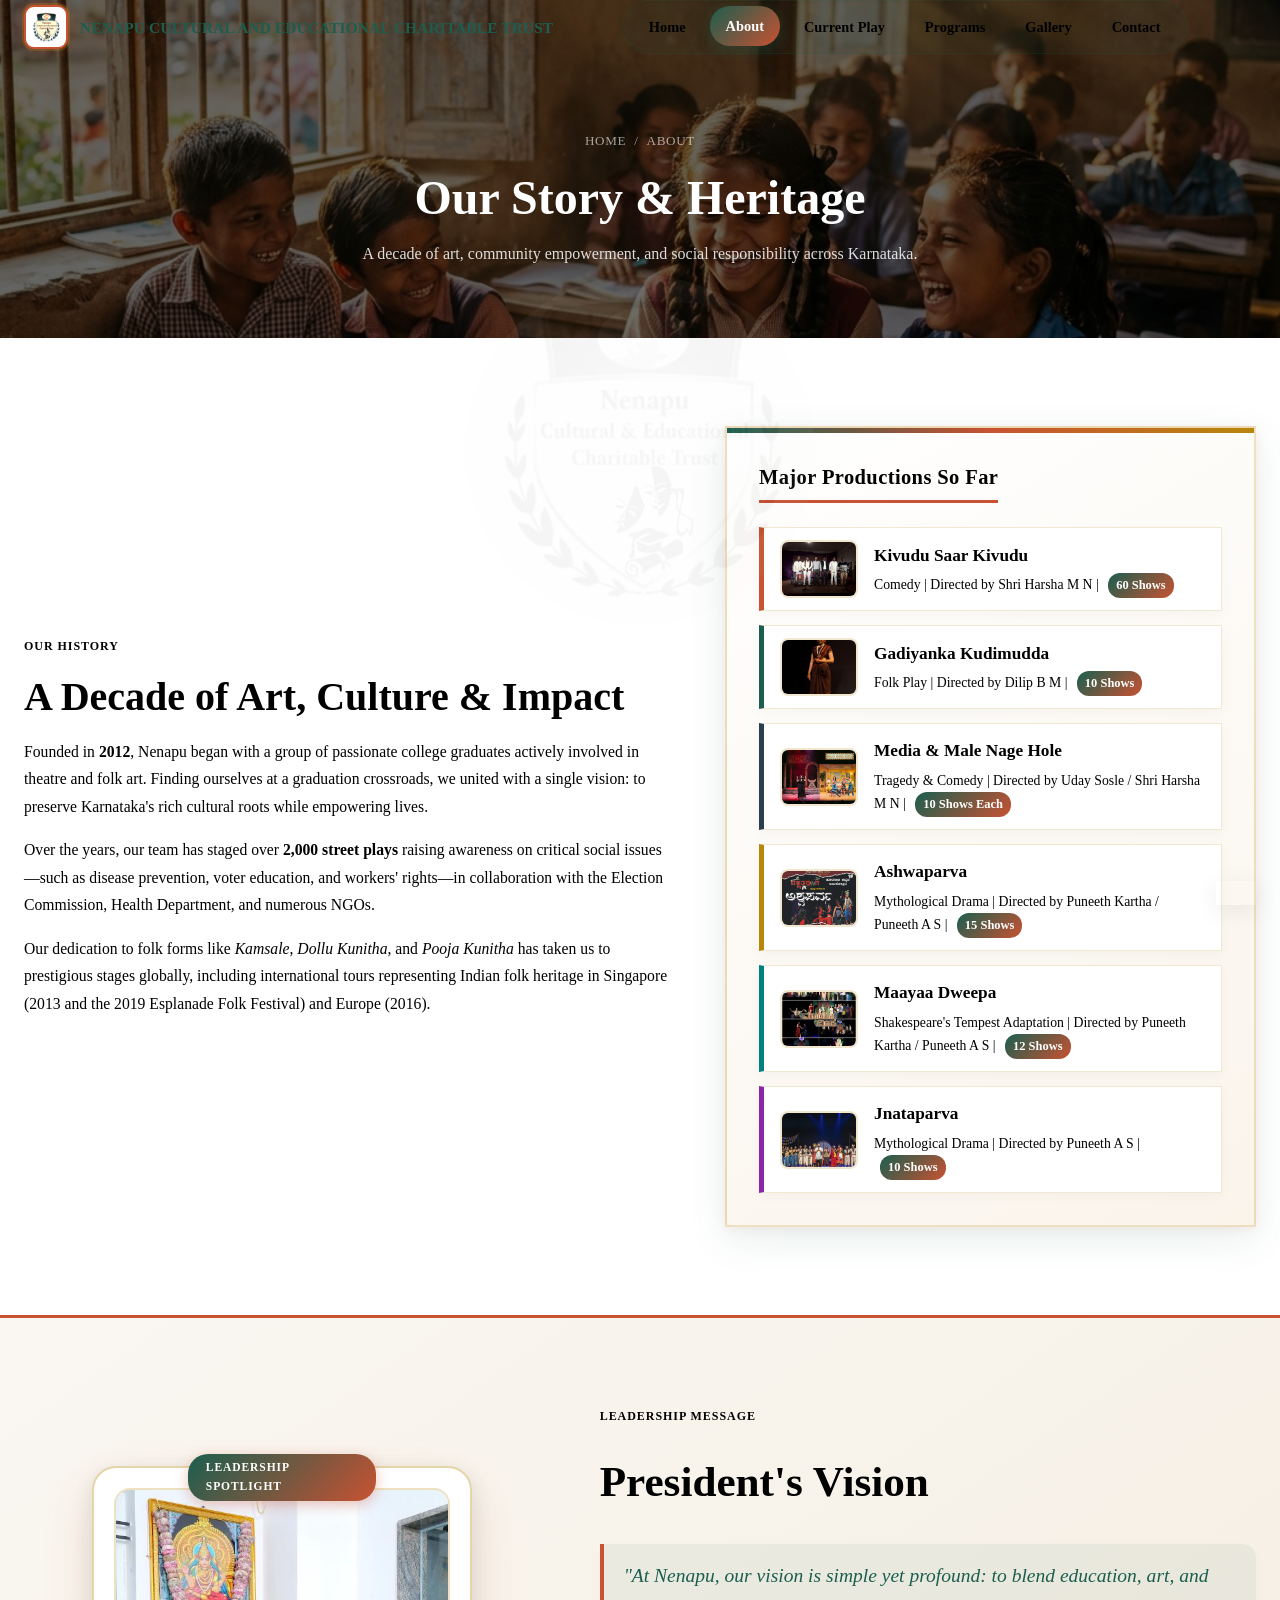
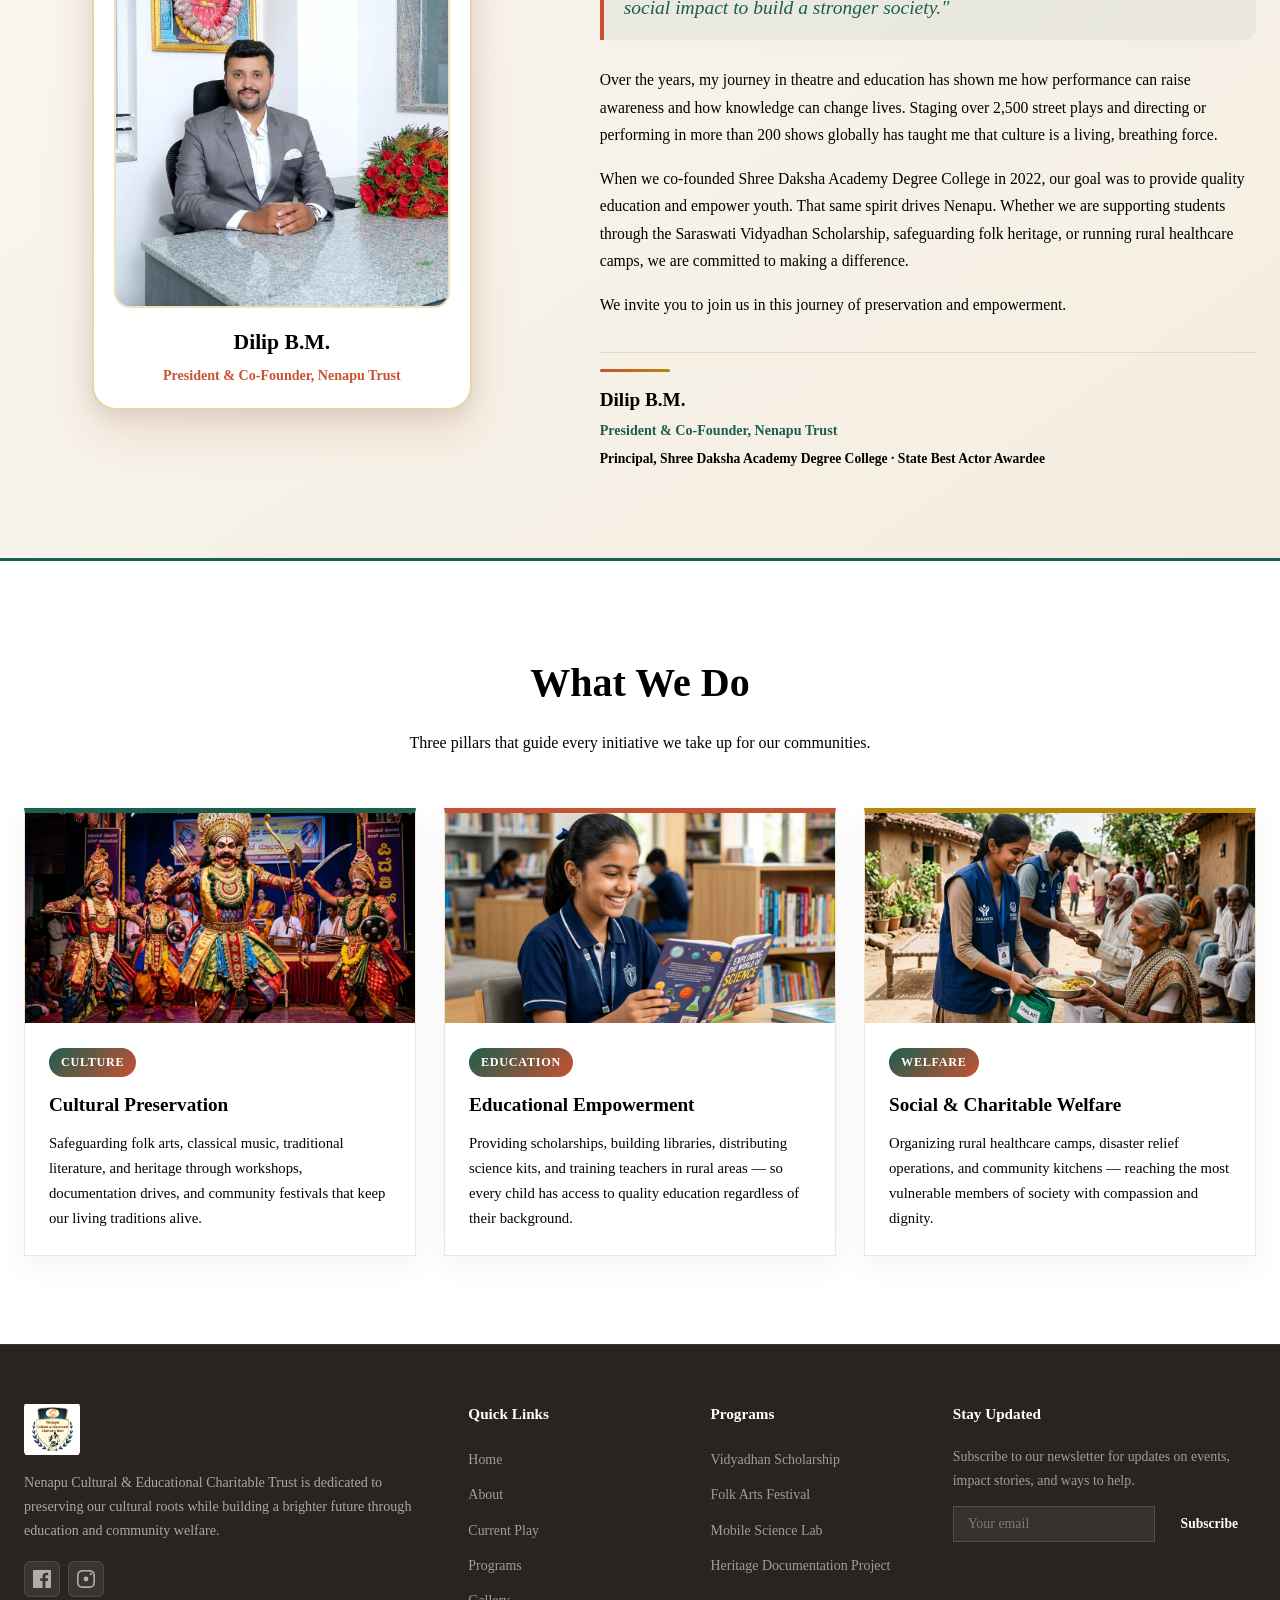
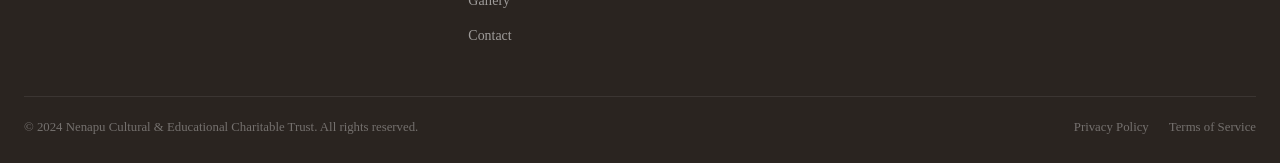
==== about.html @ d0e6c255 "Highlight brand logo ring, navigation tabs tracking, and President Dilip B.M. photo and vision spotl" ====
<!DOCTYPE html>
<html lang="en" data-theme="light">
<head>
  <meta charset="UTF-8" />
  <meta name="viewport" content="width=device-width, initial-scale=1.0" />
  <title>About Us — Nenapu Cultural &amp; Educational Charitable Trust</title>
  <meta name="description" content="Learn about the history of the Nenapu Trust, our major stage productions, and the cultural, educational, and welfare pillars that guide our work across Karnataka." />
  <link rel="stylesheet" href="styles.css" />
  <link rel="icon" href="88233827833.jpg" type="image/jpeg" />
</head>
<body>

  <!-- ========== PRELOADER ========== -->
  <div id="preloader" class="preloader">
    <div class="loader-content">
      <div class="logo-container">
        <img src="88233827833.jpg" alt="Nenapu Trust Logo" class="loader-logo" />
        <div class="loader-ring"></div>
      </div>
      <div class="loader-text">Nenapu Trust</div>
    </div>
  </div>

  <!-- ========== BACKGROUND WATERMARK ========== -->
  <div class="scroll-watermark">
    <img src="88233827833.jpg" alt="Nenapu Trust Watermark" />
  </div>

  <!-- ========== NAVIGATION ========== -->
  <nav class="navbar" id="navbar">
    <div class="container">
      <a href="index.html" class="nav-brand">
        <img src="88233827833.jpg" alt="Nenapu Trust Logo" class="logo-img" />
        <span>NENAPU CULTURAL AND EDUCATIONAL CHARITABLE TRUST</span>
      </a>

      <div class="nav-links" id="navLinks">
        <a href="index.html">Home</a>
        <a href="about.html">About</a>
        <a href="play.html">Current Play</a>
        <a href="programs.html">Programs</a>
        <a href="gallery.html">Gallery</a>
        <a href="contact.html">Contact</a>
      </div>

      <div class="nav-actions">
        <button class="hamburger" id="hamburger" aria-label="Menu">
          <span></span><span></span><span></span>
        </button>
      </div>
    </div>
  </nav>

  <!-- ========== PAGE HEADER ========== -->
  <section class="page-header">
    <div class="page-header-bg" style="background-image: url('assets/hero_bg.png');"></div>
    <div class="page-header-overlay"></div>
    <div class="page-header-content">
      <div class="page-header-breadcrumb">
        <a href="index.html">Home</a> / <span>About</span>
      </div>
      <h1>Our Story &amp; Heritage</h1>
      <p>A decade of art, community empowerment, and social responsibility across Karnataka.</p>
    </div>
  </section>

  <!-- ========== ABOUT & HISTORY ========== -->
  <section class="about-section section-padding" id="about">
    <div class="container">
      <div class="about-grid reveal">
        <div class="about-content">
          <div class="about-tag">Our History</div>
          <h2>A Decade of Art, Culture &amp; Impact</h2>
          <p>
            Founded in <strong>2012</strong>, Nenapu began with a group of passionate college graduates actively involved in theatre and folk art. Finding ourselves at a graduation crossroads, we united with a single vision: to preserve Karnataka's rich cultural roots while empowering lives.
          </p>
          <p>
            Over the years, our team has staged over <strong>2,000 street plays</strong> raising awareness on critical social issues—such as disease prevention, voter education, and workers' rights—in collaboration with the Election Commission, Health Department, and numerous NGOs.
          </p>
          <p>
            Our dedication to folk forms like <em>Kamsale</em>, <em>Dollu Kunitha</em>, and <em>Pooja Kunitha</em> has taken us to prestigious stages globally, including international tours representing Indian folk heritage in Singapore (2013 and the 2019 Esplanade Folk Festival) and Europe (2016).
          </p>
        </div>
        
        <div class="about-plays">
          <div class="plays-card">
            <h4>Major Productions So Far</h4>
            <ul class="plays-list">
              <li>
                <a href="play-kivudu.html" class="play-item-link">
                  <img src="kivdu%20sir%20kivdu/WhatsApp%20Image%202026-05-27%20at%2018.13.28.jpeg" alt="Kivudu Saar Kivudu" class="play-thumb" />
                  <div class="play-text">
                    <div class="play-name">Kivudu Saar Kivudu</div>
                    <div class="play-details">Comedy | Directed by Shri Harsha M N | <strong>60 Shows</strong></div>
                  </div>
                </a>
              </li>
              <li>
                <a href="play-gadiyanka.html" class="play-item-link">
                  <img src="gadiyanka%20kudi%20muda/WhatsApp%20Image%202026-05-27%20at%2018.07.40.jpeg" alt="Gadiyanka Kudimudda" class="play-thumb" />
                  <div class="play-text">
                    <div class="play-name">Gadiyanka Kudimudda</div>
                    <div class="play-details">Folk Play | Directed by Dilip B M | <strong>10 Shows</strong></div>
                  </div>
                </a>
              </li>
              <li>
                <a href="play-media.html" class="play-item-link">
                  <img src="image/media.png" alt="Media &amp; Male Nage Hole" class="play-thumb" />
                  <div class="play-text">
                    <div class="play-name">Media &amp; Male Nage Hole</div>
                    <div class="play-details">Tragedy &amp; Comedy | Directed by Uday Sosle / Shri Harsha M N | <strong>10 Shows Each</strong></div>
                  </div>
                </a>
              </li>
              <li>
                <a href="play-ashwaparva.html" class="play-item-link">
                  <img src="ASHWAPARVA/2.jpg" alt="Ashwaparva" class="play-thumb" />
                  <div class="play-text">
                    <div class="play-name">Ashwaparva</div>
                    <div class="play-details">Mythological Drama | Directed by Puneeth Kartha / Puneeth A S | <strong>15 Shows</strong></div>
                  </div>
                </a>
              </li>
              <li>
                <a href="play-maayaa.html" class="play-item-link">
                  <img src="mayadweepa/1.jfif" alt="Maayaa Dweepa" class="play-thumb" />
                  <div class="play-text">
                    <div class="play-name">Maayaa Dweepa</div>
                    <div class="play-details">Shakespeare's Tempest Adaptation | Directed by Puneeth Kartha / Puneeth A S | <strong>12 Shows</strong></div>
                  </div>
                </a>
              </li>
              <li>
                <a href="play-jnataparva.html" class="play-item-link">
                  <img src="jnathaparva/1.jpg" alt="Jnataparva" class="play-thumb" />
                  <div class="play-text">
                    <div class="play-name">Jnataparva</div>
                    <div class="play-details">Mythological Drama | Directed by Puneeth A S | <strong>10 Shows</strong></div>
                  </div>
                </a>
              </li>
            </ul>
          </div>
        </div>
      </div>
    </div>
  </section>

  <!-- ========== PRESIDENT'S NOTE ========== -->
  <section class="president-section section-padding" id="president-note">
    <div class="container">
      <div class="president-grid reveal">
        <div class="president-image-wrapper">
          <div class="president-image-card">
            <img src="President.jpg" alt="Dilip B.M." class="president-img" />
            <div class="president-caption">
              <h4>Dilip B.M.</h4>
              <p>President &amp; Co-Founder, Nenapu Trust</p>
            </div>
          </div>
        </div>
        <div class="president-content">
          <div class="about-tag">Leadership Message</div>
          <h2>President's Vision</h2>
          <div class="president-note-body">
            <p class="quote-intro">
              "At Nenapu, our vision is simple yet profound: to blend education, art, and social impact to build a stronger society."
            </p>
            <p>
              Over the years, my journey in theatre and education has shown me how performance can raise awareness and how knowledge can change lives. Staging over 2,500 street plays and directing or performing in more than 200 shows globally has taught me that culture is a living, breathing force.
            </p>
            <p>
              When we co-founded Shree Daksha Academy Degree College in 2022, our goal was to provide quality education and empower youth. That same spirit drives Nenapu. Whether we are supporting students through the Saraswati Vidyadhan Scholarship, safeguarding folk heritage, or running rural healthcare camps, we are committed to making a difference.
            </p>
            <p>
              We invite you to join us in this journey of preservation and empowerment.
            </p>
          </div>
          
          <div class="president-signature">
            <div class="signature-line"></div>
            <h5>Dilip B.M.</h5>
            <p>President &amp; Co-Founder, Nenapu Trust</p>
            <p style="font-size: 0.85rem; color: var(--text-muted); margin-top: 4px;">Principal, Shree Daksha Academy Degree College &middot; State Best Actor Awardee</p>
          </div>
        </div>
      </div>
    </div>
  </section>

  <!-- ========== CORE PILLARS ========== -->
  <section class="pillars-section section-padding" id="pillars">
    <div class="container">
      <div class="section-heading reveal">
        <h2>What We Do</h2>
        <p>Three pillars that guide every initiative we take up for our communities.</p>
      </div>
      <div class="pillars-grid">

        <!-- Pillar 1: Culture -->
        <div class="pillar-card reveal">
          <div class="pillar-card-img">
            <img src="assets/culture_project.png" alt="Cultural preservation activities" loading="lazy" />
          </div>
          <div class="pillar-card-body">
            <div class="pillar-tag">Culture</div>
            <h3>Cultural Preservation</h3>
            <p>Safeguarding folk arts, classical music, traditional literature, and heritage through workshops, documentation drives, and community festivals that keep our living traditions alive.</p>
          </div>
        </div>

        <!-- Pillar 2: Education -->
        <div class="pillar-card reveal">
          <div class="pillar-card-img">
            <img src="assets/education_project.png" alt="Educational empowerment programs" loading="lazy" />
          </div>
          <div class="pillar-card-body">
            <div class="pillar-tag">Education</div>
            <h3>Educational Empowerment</h3>
            <p>Providing scholarships, building libraries, distributing science kits, and training teachers in rural areas — so every child has access to quality education regardless of their background.</p>
          </div>
        </div>

        <!-- Pillar 3: Charity -->
        <div class="pillar-card reveal">
          <div class="pillar-card-img">
            <img src="assets/charity_project.png" alt="Charitable welfare initiatives" loading="lazy" />
          </div>
          <div class="pillar-card-body">
            <div class="pillar-tag">Welfare</div>
            <h3>Social &amp; Charitable Welfare</h3>
            <p>Organizing rural healthcare camps, disaster relief operations, and community kitchens — reaching the most vulnerable members of society with compassion and dignity.</p>
          </div>
        </div>

      </div>
    </div>
  </section>

  <!-- ========== FOOTER ========== -->
  <footer class="footer">
    <div class="container">
      <div class="footer-grid">
        <div class="footer-brand">
          <img src="88233827833.jpg" alt="Nenapu Trust Logo" class="footer-logo-img" />
          <p>Nenapu Cultural &amp; Educational Charitable Trust is dedicated to preserving our cultural roots while building a brighter future through education and community welfare.</p>
          <div class="social-links">
            <a href="https://www.facebook.com/Nenapucectrust" target="_blank" rel="noopener noreferrer" aria-label="Facebook">
              <svg width="18" height="18" viewBox="0 0 24 24" fill="currentColor"><path d="M22.675 0h-21.35c-.732 0-1.325.593-1.325 1.325v21.351c0 .731.593 1.324 1.325 1.324h11.495v-9.294h-3.128v-3.622h3.128v-2.671c0-3.1 1.893-4.788 4.659-4.788 1.325 0 2.463.099 2.795.143v3.24l-1.918.001c-1.504 0-1.795.715-1.795 1.763v2.313h3.587l-.467 3.622h-3.12v9.293h6.116c.73 0 1.323-.593 1.323-1.325v-21.35c0-.732-.593-1.325-1.325-1.325z"/></svg>
            </a>
            <a href="https://www.instagram.com/nenapucectrust/" target="_blank" rel="noopener noreferrer" aria-label="Instagram">
              <svg width="18" height="18" viewBox="0 0 24 24" fill="currentColor"><path d="M12 2.163c3.204 0 3.584.012 4.85.07 3.252.148 4.771 1.691 4.919 4.919.058 1.265.069 1.645.069 4.849 0 3.205-.012 3.584-.069 4.849-.149 3.225-1.664 4.771-4.919 4.919-1.266.058-1.644.07-4.85.07-3.204 0-3.584-.012-4.849-.07-3.26-.149-4.771-1.699-4.919-4.92-.058-1.265-.07-1.644-.07-4.849 0-3.204.013-3.583.07-4.849.149-3.227 1.664-4.771 4.919-4.919 1.266-.057 1.645-.069 4.849-.069zm0-2.163c-3.259 0-3.667.014-4.947.072-4.358.2-6.78 2.618-6.98 6.98-.059 1.281-.073 1.689-.073 4.948 0 3.259.014 3.668.072 4.948.2 4.358 2.618 6.78 6.98 6.98 1.281.058 1.689.072 4.948.072 3.259 0 3.668-.014 4.948-.072 4.354-.2 6.782-2.618 6.979-6.98.059-1.28.073-1.689.073-4.948 0-3.259-.014-3.667-.072-4.947-.196-4.354-2.617-6.78-6.979-6.98-1.281-.059-1.69-.073-4.949-.073z"/><circle cx="12" cy="12" r="3.2"/><circle cx="18.406" cy="5.594" r="1.44"/></svg>
            </a>
          </div>
        </div>

        <div class="footer-col">
          <h4>Quick Links</h4>
          <ul>
            <li><a href="index.html">Home</a></li>
            <li><a href="about.html">About</a></li>
            <li><a href="play.html">Current Play</a></li>
            <li><a href="programs.html">Programs</a></li>
            <li><a href="gallery.html">Gallery</a></li>
            <li><a href="contact.html">Contact</a></li>
          </ul>
        </div>

        <div class="footer-col">
          <h4>Programs</h4>
          <ul>
            <li><a href="programs.html">Vidyadhan Scholarship</a></li>
            <li><a href="programs.html">Folk Arts Festival</a></li>
            <li><a href="programs.html">Mobile Science Lab</a></li>
            <li><a href="programs.html">Heritage Documentation Project</a></li>
          </ul>
        </div>

        <div class="footer-col footer-newsletter">
          <h4>Stay Updated</h4>
          <p>Subscribe to our newsletter for updates on events, impact stories, and ways to help.</p>
          <form class="newsletter-form" id="newsletterForm">
            <input type="email" placeholder="Your email" required />
            <button type="submit">Subscribe</button>
          </form>
        </div>
      </div>

      <div class="footer-bottom">
        <p>&copy; 2024 Nenapu Cultural &amp; Educational Charitable Trust. All rights reserved.</p>
        <div class="footer-bottom-links">
          <a href="#">Privacy Policy</a>
          <a href="#">Terms of Service</a>
        </div>
      </div>
    </div>
  </footer>

  <!-- ========== TOAST (Newsletter notification) ========== -->
  <div class="toast" id="toast"></div>

  <script src="app.js"></script>
</body>
</html>
---- styles.css ----
/* ============================================
   Nenapu Cultural & Educational Charitable Trust
   Design System — styles.css
   ============================================ */

/* ---------- Google Fonts ---------- */
@import url('https://fonts.googleapis.com/css2?family=Source+Serif+4:ital,opsz,wght@0,8..60,300;0,8..60,400;0,8..60,600;0,8..60,700;1,8..60,400&family=DM+Sans:ital,opsz,wght@0,9..40,300;0,9..40,400;0,9..40,500;0,9..40,600;0,9..40,700;1,9..40,400&display=swap');

/* ---------- CSS Custom Properties ---------- *:root {
  /* Core palette — organic handcrafted cultural & earthy tones */
  --primary:        #1B5E4F;
  --primary-dark:   #124237;
  --primary-light:  #298571;
  --secondary:      #C85232;
  --secondary-dark: #A13D23;
  --secondary-light:#E06F4F;
  --accent:         #B8860B;
  --accent-warm:    #D4AF37;
  --accent-indigo:  #2B3E50;

  /* Organic warm neutral palette */
  --gray-50:  #FAF7F2;
  --gray-100: #F3ECE2;
  --gray-200: #E6DBCF;
  --gray-300: #D2C2B1;
  --gray-400: #A2907E;
  --gray-500: #746454;
  --gray-600: #524538;
  --gray-700: #382E25;
  --gray-800: #241D17;
  --gray-900: #16110D;

  /* Typography */
  --font-heading: 'Source Serif 4', Georgia, serif;
  --font-body:    'DM Sans', -apple-system, BlinkMacSystemFont, sans-serif;

  /* Sizing */
  --max-width: 1140px;
  --nav-height: 68px;
  --radius-sm: 8px;
  --radius-md: 14px;
  --radius-lg: 20px;

  /* Transitions */
  --ease-out: cubic-bezier(0.25, 0.46, 0.45, 0.94);
  --transition-fast: 0.2s var(--ease-out);
  --transition-med:  0.35s var(--ease-out);
  --transition-slow: 0.6s var(--ease-out);
}

/* ----- Light Theme ----- */
[data-theme="light"] {
  --bg-primary:      #FAF7F2;
  --bg-secondary:    #F4EDE2;
  --bg-tertiary:     #E8DEC8;
  --bg-card:         #FFFFFF;
  --text-primary:    #241D17;
  --text-secondary:  #524538;
  --border-color:    rgba(184, 134, 11, 0.16);
  --shadow-color:    rgba(36, 29, 23, 0.07);
  --nav-bg:          rgba(250, 247, 242, 0.95);
  --hero-overlay:    linear-gradient(180deg, rgba(22, 17, 13, 0.60) 0%, rgba(27, 94, 79, 0.45) 100%);
  --stat-bg:         #1B5E4F;
}

/* ---------- Reset & Base ---------- */
*,*::before,*::after { box-sizing: border-box; margin: 0; padding: 0; }
html { scroll-behavior: smooth; font-size: 16px; }
body {
  font-family: var(--font-body);
  background: var(--bg-primary);
  color: var(--text-primary);
  line-height: 1.7;
  overflow-x: hidden;
  -webkit-user-select: none;
  -moz-user-select: none;
  -ms-user-select: none;
  user-select: none;
}
a { color: var(--primary); text-decoration: none; transition: color var(--transition-fast); }
a:hover { color: var(--secondary); }
img { max-width: 100%; height: auto; display: block; -webkit-user-drag: none; user-drag: none; }
ul, ol { list-style: none; }
button { cursor: pointer; font-family: inherit; border: none; outline: none; }
input, textarea, select { font-family: inherit; outline: none; -webkit-user-select: text; -moz-user-select: text; -ms-user-select: text; user-select: text; }

/* ---------- Utility ---------- */
.container { max-width: var(--max-width); margin: 0 auto; padding: 0 24px; }
.section-padding { padding: 88px 0; }
.section-heading {
  text-align: center;
  margin-bottom: 52px;
}
.section-heading h2 {
  font-family: var(--font-heading);
  font-size: clamp(1.8rem, 3.5vw, 2.5rem);
  font-weight: 700;
  color: var(--text-primary);
  margin-bottom: 12px;
}
.section-heading p {
  color: var(--text-secondary);
  font-size: 1rem;
  max-width: 520px;
  margin: 0 auto;
}

/* ---------- Scroll Reveal ---------- */
.reveal {
  opacity: 0;
  transform: translateY(16px);
  transition: opacity 0.7s var(--ease-out), transform 0.7s var(--ease-out);
}
.reveal.visible {
  opacity: 1;
  transform: translateY(0);
}

/* ============================================
   NAVIGATION
   ============================================ */
.navbar {
  position: fixed;
  top: 0; left: 0; right: 0;
  height: var(--nav-height);
  background: var(--nav-bg);
  border-bottom: 1px solid var(--border-color);
  z-index: 1000;
  transition: box-shadow var(--transition-med);
}
.navbar.scrolled {
  box-shadow: 0 2px 16px rgba(0,0,0,0.06);
}
.navbar .container {
  display: flex;
  align-items: center;
  justify-content: space-between;
  height: 100%;
}
.nav-brand {
  display: flex;
  align-items: center;
  gap: 12px;
  text-decoration: none;
  transition: transform 0.25s ease;
}
.nav-brand:hover {
  transform: translateY(-1px);
}
.nav-brand .logo-img {
  width: 44px;
  height: 44px;
  object-fit: contain;
  border-radius: 10px;
  border: 2px solid #C85232;
  box-shadow: 0 0 12px rgba(200, 82, 50, 0.35), 0 0 0 2px rgba(184, 134, 11, 0.3);
  background: #FFFFFF;
  padding: 2px;
  transition: all 0.3s ease;
}
.nav-brand:hover .logo-img {
  box-shadow: 0 0 16px rgba(200, 82, 50, 0.55), 0 0 0 2.5px #B8860B;
  transform: scale(1.05);
}
.nav-brand span {
  font-family: var(--font-heading);
  font-size: 0.96rem;
  font-weight: 800;
  color: #1B5E4F;
  line-height: 1.25;
  letter-spacing: 0.01em;
  transition: color 0.25s ease;
}
.nav-brand:hover span {
  color: #C85232;
}
.nav-links {
  display: flex;
  align-items: center;
  gap: 8px;
  background: rgba(27, 94, 79, 0.08);
  padding: 6px 10px;
  border-radius: 30px;
  border: 1px solid rgba(27, 94, 79, 0.16);
  box-shadow: inset 0 1px 3px rgba(0, 0, 0, 0.04);
}
.nav-links a {
  color: var(--text-secondary);
  font-weight: 600;
  font-size: 0.9rem;
  padding: 8px 16px;
  border-radius: 20px;
  transition: all 0.28s cubic-bezier(0.25, 0.8, 0.25, 1);
  position: relative;
}
.nav-links a:hover {
  color: #C85232;
  background: rgba(200, 82, 50, 0.14);
  transform: translateY(-1px);
}
.nav-links a.active {
  color: #FFFFFF !important;
  background: linear-gradient(135deg, #1B5E4F 0%, #C85232 100%) !important;
  font-weight: 700;
  box-shadow: 0 4px 14px rgba(27, 94, 79, 0.35);
  transform: translateY(-1px);
}
.nav-actions {
  display: flex;
  align-items: center;
  gap: 12px;
}

/* Buttons */
.btn-primary {
  padding: 10px 24px;
  background: var(--primary);
  color: #fff;
  border-radius: var(--radius-sm);
  font-weight: 600;
  font-size: 0.9rem;
  transition: all var(--transition-fast);
  box-shadow: 0 2px 8px rgba(0,0,0,0.08);
  display: inline-flex;
  align-items: center;
  gap: 8px;
}
.btn-primary:hover {
  background: var(--primary-dark);
  box-shadow: 0 4px 14px rgba(0,0,0,0.12);
  color: #fff;
}
.btn-secondary {
  padding: 10px 24px;
  background: transparent;
  color: var(--text-primary);
  border: 1.5px solid var(--border-color);
  border-radius: var(--radius-sm);
  font-weight: 600;
  font-size: 0.9rem;
  transition: all var(--transition-fast);
  display: inline-flex;
  align-items: center;
  gap: 8px;
}
.btn-secondary:hover {
  border-color: var(--primary);
  color: var(--primary);
}

/* Mobile hamburger */
.hamburger {
  display: none;
  flex-direction: column;
  gap: 5px;
  background: none;
  padding: 8px;
}
.hamburger span {
  width: 22px; height: 2px;
  background: var(--text-primary);
  border-radius: 2px;
  transition: all var(--transition-fast);
}
.hamburger.open span:nth-child(1) { transform: rotate(45deg) translate(5px, 5px); }
.hamburger.open span:nth-child(2) { opacity: 0; }
.hamburger.open span:nth-child(3) { transform: rotate(-45deg) translate(5px, -5px); }

/* ============================================
   HERO
   ============================================ */
.hero {
  min-height: 100vh;
  display: flex;
  align-items: center;
  justify-content: center;
  position: relative;
  padding-top: var(--nav-height);
  overflow: hidden;
}
.hero-bg {
  position: absolute;
  inset: 0;
  background-size: cover;
  background-position: center;
  filter: brightness(0.6);
}
.hero-overlay {
  position: absolute;
  inset: 0;
  background: var(--hero-overlay);
}
.hero-content {
  position: relative;
  z-index: 2;
  text-align: center;
  max-width: 700px;
  padding: 40px 24px;
}
.hero-tagline {
  display: inline-block;
  padding: 6px 16px;
  background: rgba(255,255,255,0.12);
  border: 1px solid rgba(255,255,255,0.15);
  border-radius: 4px;
  color: rgba(255,255,255,0.85);
  font-size: 0.82rem;
  font-weight: 500;
  margin-bottom: 24px;
  letter-spacing: 0.03em;
}
.hero h1 {
  font-family: var(--font-heading);
  font-size: clamp(2.2rem, 5vw, 3.4rem);
  color: #fff;
  line-height: 1.2;
  margin-bottom: 20px;
  font-weight: 700;
}
.hero h1 .highlight {
  color: var(--secondary-light);
}
.hero p {
  color: rgba(255,255,255,0.82);
  font-size: 1.05rem;
  max-width: 560px;
  margin: 0 auto 32px;
  line-height: 1.75;
}
.hero-actions {
  display: flex;
  justify-content: center;
  gap: 14px;
  flex-wrap: wrap;
}
.hero .btn-primary {
  background: var(--secondary);
  color: #fff;
}
.hero .btn-primary:hover {
  background: var(--secondary-dark);
  color: #fff;
}
.hero .btn-secondary {
  border-color: rgba(255,255,255,0.3);
  color: #fff;
}
.hero .btn-secondary:hover {
  border-color: rgba(255,255,255,0.6);
  color: #fff;
}

/* Floating shapes — HIDDEN (removed AI pattern) */
.hero-shapes { display: none; }

/* ============================================
   IMPACT STATS
   ============================================ */
.stats-section {
  background: var(--stat-bg);
  padding: 60px 0;
  position: relative;
}
.stats-grid {
  display: grid;
  grid-template-columns: repeat(4, 1fr);
  gap: 24px;
}
.stat-item {
  text-align: center;
  padding: 20px 12px;
}
.stat-number {
  font-family: var(--font-heading);
  font-size: clamp(2rem, 3.5vw, 2.8rem);
  font-weight: 700;
  color: #fff;
  line-height: 1;
  margin-bottom: 8px;
}
.stat-number .suffix {
  font-size: 0.7em;
  color: rgba(255,255,255,0.6);
}
.stat-label {
  font-size: 0.88rem;
  color: rgba(255,255,255,0.7);
  font-weight: 400;
}

/* ============================================
   CORE PILLARS
   ============================================ */
.pillars-section {
  background: var(--bg-secondary);
}
.pillars-grid {
  display: grid;
  grid-template-columns: repeat(3, 1fr);
  gap: 28px;
}
.pillar-card {
  background: #FFFFFF;
  border: 1.5px solid rgba(184, 134, 11, 0.2);
  border-radius: var(--radius-lg);
  overflow: hidden;
  box-shadow: 0 10px 30px rgba(0, 0, 0, 0.05);
  transition: all 0.35s cubic-bezier(0.25, 0.8, 0.25, 1);
  position: relative;
}
.pillars-grid .pillar-card:nth-child(1) { border-top: 5px solid #1B5E4F; }
.pillars-grid .pillar-card:nth-child(2) { border-top: 5px solid #C85232; }
.pillars-grid .pillar-card:nth-child(3) { border-top: 5px solid #B8860B; }

.pillar-card:hover {
  transform: translateY(-8px);
  box-shadow: 0 20px 40px rgba(27, 94, 79, 0.16);
  border-color: #C85232;
}
.pillar-card-img {
  height: 210px;
  overflow: hidden;
}
.pillar-card-img img {
  width: 100%; height: 100%;
  object-fit: cover;
  transition: transform var(--transition-slow);
}
.pillar-card:hover .pillar-card-img img {
  transform: scale(1.06);
}
.pillar-card-body {
  padding: 24px;
}
.pillar-tag {
  display: inline-block;
  padding: 4px 12px;
  border-radius: 20px;
  font-size: 0.76rem;
  font-weight: 800;
  text-transform: uppercase;
  letter-spacing: 0.06em;
  color: #FFFFFF;
  background: linear-gradient(135deg, #1B5E4F 0%, #C85232 100%);
  margin-bottom: 12px;
}
.pillar-card-body h3 {
  font-family: var(--font-heading);
  font-size: 1.2rem;
  font-weight: 700;
  margin-bottom: 10px;
  color: var(--text-primary);
}
.pillar-card-body p {
  font-size: 0.92rem;
  color: var(--text-secondary);
  line-height: 1.7;
}

/* ============================================
   PROGRAMS / INITIATIVES
   ============================================ */
.programs-section {
  background: var(--bg-primary);
}
.programs-filter {
  display: flex;
  justify-content: center;
  gap: 8px;
  margin-bottom: 40px;
  flex-wrap: wrap;
}
.filter-btn {
  padding: 7px 18px;
  border-radius: 4px;
  background: var(--bg-tertiary);
  border: 1px solid var(--border-color);
  color: var(--text-secondary);
  font-weight: 500;
  font-size: 0.85rem;
  transition: all var(--transition-fast);
}
.filter-btn:hover,
.filter-btn.active {
  background: var(--primary);
  color: #fff;
  border-color: var(--primary);
}
.programs-grid {
  display: grid;
  grid-template-columns: repeat(3, 1fr);
  gap: 24px;
}
.program-card {
  background: var(--bg-card);
  border: 1px solid var(--border-color);
  border-radius: var(--radius-md);
  padding: 24px;
  transition: box-shadow var(--transition-med), transform var(--transition-med);
  position: relative;
}
.program-card::before {
  content: '';
  position: absolute;
  top: 0; left: 0;
  width: 3px; height: 100%;
  background: var(--primary);
  border-radius: 0 2px 2px 0;
  opacity: 0;
  transition: opacity var(--transition-fast);
}
.program-card:hover {
  transform: translateY(-2px);
  box-shadow: 0 6px 24px rgba(0,0,0,0.06);
}
.program-card:hover::before { opacity: 1; }
.program-card .tag {
  display: inline-block;
  padding: 3px 10px;
  border-radius: 3px;
  font-size: 0.72rem;
  font-weight: 600;
  text-transform: uppercase;
  letter-spacing: 0.05em;
  margin-bottom: 12px;
}
.tag-education { background: rgba(26,107,92,0.1); color: var(--primary); }
.tag-culture   { background: rgba(139,105,20,0.1); color: var(--accent); }
.tag-welfare   { background: rgba(198,93,62,0.1); color: var(--secondary); }
.program-card h3 {
  font-family: var(--font-heading);
  font-size: 1.1rem;
  font-weight: 600;
  margin-bottom: 8px;
  color: var(--text-primary);
}
.program-card p {
  font-size: 0.9rem;
  color: var(--text-secondary);
  margin-bottom: 16px;
  line-height: 1.65;
}
.program-card .learn-more {
  font-weight: 600;
  font-size: 0.85rem;
  color: var(--primary);
  display: inline-flex;
  align-items: center;
  gap: 4px;
  transition: gap var(--transition-fast);
}
.program-card:hover .learn-more { gap: 8px; }
.program-card.hidden {
  display: none;
}

/* ============================================
   SOCIAL BANNER STYLES
   ============================================ */
.social-banners-grid {
  display: grid;
  grid-template-columns: 1fr 1fr;
  gap: 20px;
  margin-bottom: 36px;
}

/* Instagram Profile Banner */
.ig-profile-banner {
  display: flex;
  align-items: center;
  justify-content: space-between;
  background: var(--bg-card);
  border: 1px solid var(--border-color);
  border-radius: var(--radius-lg);
  padding: 24px 28px;
  transition: box-shadow var(--transition-med);
  flex-wrap: wrap;
  gap: 16px;
}
.ig-profile-banner:hover {
  box-shadow: 0 6px 24px rgba(0,0,0,0.06);
}
.ig-profile-left {
  display: flex;
  align-items: center;
  gap: 16px;
}
.ig-avatar {
  width: 60px; height: 60px;
  border-radius: 50%;
  overflow: hidden;
  border: 2px solid var(--gray-200);
  padding: 2px;
  flex-shrink: 0;
}
.ig-avatar img {
  width: 100%; height: 100%;
  border-radius: 50%;
  object-fit: cover;
}
.ig-profile-info h3 {
  font-family: var(--font-body);
  font-size: 1.05rem;
  font-weight: 600;
  color: var(--text-primary);
  margin-bottom: 3px;
}
.ig-profile-info p {
  font-size: 0.85rem;
  color: var(--text-secondary);
  margin-bottom: 6px;
}
.ig-stats {
  display: flex;
  gap: 16px;
}
.ig-stats span {
  font-size: 0.82rem;
  color: var(--text-secondary);
}
.ig-stats strong {
  color: var(--text-primary);
  font-weight: 600;
}
.btn-ig-follow {
  display: inline-flex;
  align-items: center;
  gap: 6px;
  padding: 9px 20px;
  background: #E1306C;
  color: #fff !important;
  border-radius: var(--radius-sm);
  font-weight: 600;
  font-size: 0.88rem;
  transition: all var(--transition-fast);
  white-space: nowrap;
}
.btn-ig-follow:hover {
  background: #C13584;
  color: #fff !important;
}
.btn-ig-follow svg {
  flex-shrink: 0;
}

/* Facebook Profile Banner */
.fb-profile-banner {
  display: flex;
  align-items: center;
  justify-content: space-between;
  background: var(--bg-card);
  border: 1px solid var(--border-color);
  border-radius: var(--radius-lg);
  padding: 24px 28px;
  transition: box-shadow var(--transition-med);
  flex-wrap: wrap;
  gap: 16px;
}
.fb-profile-banner:hover {
  box-shadow: 0 6px 24px rgba(0,0,0,0.06);
}
.fb-avatar {
  width: 60px; height: 60px;
  border-radius: 50%;
  overflow: hidden;
  background: #1877F2;
  flex-shrink: 0;
  display: flex;
  align-items: center;
  justify-content: center;
  color: #fff;
}
.btn-fb-join {
  display: inline-flex;
  align-items: center;
  gap: 6px;
  padding: 9px 20px;
  background: #1877F2;
  color: #fff !important;
  border-radius: var(--radius-sm);
  font-weight: 600;
  font-size: 0.88rem;
  transition: all var(--transition-fast);
  white-space: nowrap;
}
.btn-fb-join:hover {
  background: #166FE5;
  color: #fff !important;
}
.btn-fb-join svg {
  flex-shrink: 0;
}

/* ============================================
   GALLERY
   ============================================ */
.gallery-section {
  background: var(--bg-secondary);
}
.gallery-grid {
  display: grid;
  grid-template-columns: repeat(5, 1fr);
  gap: 12px;
  justify-content: center;
  justify-items: center;
  margin: 0 auto;
  max-width: 1140px;
}
@media (max-width: 1024px) {
  .gallery-grid {
    grid-template-columns: repeat(4, 1fr);
  }
}
@media (max-width: 768px) {
  .gallery-grid {
    grid-template-columns: repeat(3, 1fr);
  }
}
@media (max-width: 480px) {
  .gallery-grid {
    grid-template-columns: repeat(2, 1fr);
  }
}

/* Home page gallery teaser (keep 3 columns max for layout balance) */
#gallery-teaser .gallery-grid {
  grid-template-columns: repeat(3, 1fr);
  max-width: 800px;
}
@media (max-width: 480px) {
  #gallery-teaser .gallery-grid {
    grid-template-columns: repeat(2, 1fr);
  }
}

.gallery-item {
  border-radius: var(--radius-md);
  overflow: hidden;
  position: relative;
  cursor: pointer;
  aspect-ratio: 4/3;
}
.gallery-item img {
  width: 100%; height: 100%;
  object-fit: cover;
  transition: transform var(--transition-slow);
}
.gallery-item:hover img { transform: scale(1.06); }
.gallery-item .gallery-overlay {
  position: absolute;
  inset: 0;
  background: linear-gradient(180deg, transparent 50%, rgba(0,0,0,0.5) 100%);
  display: flex;
  align-items: flex-end;
  padding: 14px;
  opacity: 0;
  transition: opacity var(--transition-fast);
}
.gallery-item:hover .gallery-overlay { opacity: 1; }
.gallery-overlay span {
  color: #fff;
  font-size: 0.85rem;
  font-weight: 500;
}

/* Instagram Embed Grid */
.ig-embed-grid {
  display: flex;
  justify-content: center;
  margin-bottom: 20px;
}
.ig-embed-item {
  width: 100%;
  max-width: 540px;
}
.ig-embed-item .instagram-media {
  margin: 0 auto !important;
}

/* Lightbox */
.lightbox {
  position: fixed;
  inset: 0;
  background: rgba(0,0,0,0.88);
  z-index: 2000;
  display: none;
  align-items: center;
  justify-content: center;
  opacity: 0;
  transition: opacity var(--transition-med);
}
.lightbox.open {
  display: flex;
  opacity: 1;
}
.lightbox img {
  max-width: 85vw;
  max-height: 85vh;
  border-radius: var(--radius-sm);
  box-shadow: 0 12px 48px rgba(0,0,0,0.4);
}
.lightbox-close {
  position: absolute;
  top: 20px; right: 20px;
  width: 44px; height: 44px;
  border-radius: 50%;
  background: rgba(255,255,255,0.1);
  color: #fff;
  display: flex; align-items: center; justify-content: center;
  transition: background var(--transition-fast);
}
.lightbox-close:hover {
  background: rgba(255,255,255,0.2);
}

/* ============================================
   CONTACT
   ============================================ */
.contact-section {
  background: var(--bg-primary);
}
.contact-wrapper {
  display: grid;
  grid-template-columns: 1fr 1fr;
  gap: 48px;
}
.contact-info {
  display: flex;
  flex-direction: column;
  gap: 24px;
}
.contact-info h3 {
  font-family: var(--font-heading);
  font-size: 1.4rem;
  font-weight: 700;
  color: var(--text-primary);
}
.contact-info > p {
  color: var(--text-secondary);
  line-height: 1.75;
}
.contact-detail {
  display: flex;
  gap: 14px;
  align-items: flex-start;
}
.contact-detail .icon {
  width: 40px; height: 40px;
  background: var(--bg-tertiary);
  border: 1px solid var(--border-color);
  border-radius: 8px;
  display: flex; align-items: center; justify-content: center;
  color: var(--primary);
  flex-shrink: 0;
}
.contact-detail .text strong {
  display: block;
  font-size: 0.88rem;
  color: var(--text-primary);
  margin-bottom: 2px;
}
.contact-detail .text span {
  font-size: 0.85rem;
  color: var(--text-secondary);
}

/* Contact form */
.contact-form {
  background: var(--bg-card);
  border: 1px solid var(--border-color);
  border-radius: var(--radius-lg);
  padding: 32px;
}
.form-group {
  margin-bottom: 18px;
}
.form-group label {
  display: block;
  font-size: 0.85rem;
  font-weight: 600;
  color: var(--text-secondary);
  margin-bottom: 6px;
}
.form-group input,
.form-group textarea,
.form-group select {
  width: 100%;
  padding: 10px 14px;
  border: 1.5px solid var(--border-color);
  border-radius: var(--radius-sm);
  background: var(--bg-primary);
  color: var(--text-primary);
  font-size: 0.92rem;
  transition: border-color var(--transition-fast);
}
.form-group input:focus,
.form-group textarea:focus,
.form-group select:focus {
  border-color: var(--primary);
}
.form-group textarea { resize: vertical; min-height: 110px; }
.form-group .error-msg {
  font-size: 0.78rem;
  color: #C0392B;
  margin-top: 5px;
  display: none;
}
.form-group.has-error input,
.form-group.has-error textarea {
  border-color: #C0392B;
}
.form-group.has-error .error-msg { display: block; }
.form-row {
  display: grid;
  grid-template-columns: 1fr 1fr;
  gap: 14px;
}

/* ============================================
   FOOTER
   ============================================ */
.footer {
  background: #2A2420;
  border-top: 1px solid rgba(255,255,255,0.08);
  padding: 56px 0 24px;
}
.footer-grid {
  display: grid;
  grid-template-columns: 2fr 1fr 1fr 1.5fr;
  gap: 40px;
  margin-bottom: 40px;
}
.footer-brand .footer-logo-img {
  width: 56px;
  height: 56px;
  object-fit: contain;
  border-radius: 6px;
  margin-bottom: 14px;
}
.footer-brand p {
  color: rgba(255,255,255,0.6);
  font-size: 0.88rem;
  line-height: 1.7;
  margin-bottom: 18px;
}
.social-links {
  display: flex;
  gap: 8px;
}
.social-links a {
  width: 36px; height: 36px;
  border-radius: 6px;
  background: rgba(255,255,255,0.08);
  border: 1px solid rgba(255,255,255,0.1);
  display: flex; align-items: center; justify-content: center;
  color: rgba(255,255,255,0.6);
  transition: all var(--transition-fast);
}
.social-links a:hover {
  background: var(--primary);
  color: #fff;
  border-color: var(--primary);
}
.footer-col h4 {
  font-family: var(--font-heading);
  font-size: 0.95rem;
  font-weight: 600;
  color: #fff;
  margin-bottom: 18px;
}
.footer-col ul li {
  margin-bottom: 8px;
}
.footer-col ul li a {
  color: rgba(255,255,255,0.55);
  font-size: 0.87rem;
  transition: color var(--transition-fast);
}
.footer-col ul li a:hover {
  color: var(--secondary-light);
}
.footer-newsletter p {
  color: rgba(255,255,255,0.55);
  font-size: 0.87rem;
  margin-bottom: 14px;
}
.newsletter-form {
  display: flex;
  gap: 8px;
}
.newsletter-form input {
  flex: 1;
  padding: 9px 14px;
  border: 1px solid rgba(255,255,255,0.15);
  border-radius: var(--radius-sm);
  background: rgba(255,255,255,0.06);
  color: #fff;
  font-size: 0.87rem;
  transition: border-color var(--transition-fast);
}
.newsletter-form input::placeholder {
  color: rgba(255,255,255,0.35);
}
.newsletter-form input:focus { border-color: var(--primary-light); }
.newsletter-form button {
  padding: 9px 18px;
  background: var(--primary);
  color: #fff;
  border-radius: var(--radius-sm);
  font-weight: 600;
  font-size: 0.85rem;
  transition: background var(--transition-fast);
}
.newsletter-form button:hover {
  background: var(--primary-light);
}
.footer-bottom {
  border-top: 1px solid rgba(255,255,255,0.08);
  padding-top: 20px;
  display: flex;
  justify-content: space-between;
  align-items: center;
  flex-wrap: wrap;
  gap: 12px;
}
.footer-bottom p {
  font-size: 0.8rem;
  color: rgba(255,255,255,0.35);
}
.footer-bottom-links {
  display: flex;
  gap: 20px;
}
.footer-bottom-links a {
  font-size: 0.8rem;
  color: rgba(255,255,255,0.35);
}
.footer-bottom-links a:hover { color: rgba(255,255,255,0.6); }

/* ============================================
   MODAL
   ============================================ */
.modal-overlay {
  position: fixed;
  inset: 0;
  background: rgba(0,0,0,0.5);
  z-index: 1500;
  display: none;
  align-items: center;
  justify-content: center;
  opacity: 0;
  transition: opacity var(--transition-med);
}
.modal-overlay.open {
  display: flex;
  opacity: 1;
}
.modal {
  background: var(--bg-card);
  border: 1px solid var(--border-color);
  border-radius: var(--radius-lg);
  padding: 36px;
  max-width: 520px;
  width: 90%;
  max-height: 85vh;
  overflow-y: auto;
  position: relative;
  transform: scale(0.95) translateY(10px);
  transition: transform var(--transition-med);
}
.modal-overlay.open .modal {
  transform: scale(1) translateY(0);
}
.modal-close {
  position: absolute;
  top: 14px; right: 14px;
  width: 34px; height: 34px;
  border-radius: 6px;
  background: var(--bg-tertiary);
  color: var(--text-secondary);
  display: flex; align-items: center; justify-content: center;
  transition: all var(--transition-fast);
}
.modal-close:hover {
  background: #C0392B;
  color: #fff;
}
.modal h3 {
  font-family: var(--font-heading);
  font-size: 1.3rem;
  font-weight: 700;
  margin-bottom: 14px;
  color: var(--text-primary);
}
.modal p {
  color: var(--text-secondary);
  line-height: 1.7;
  margin-bottom: 14px;
}

/* Toast notification */
.toast {
  position: fixed;
  bottom: 24px;
  right: 24px;
  padding: 12px 20px;
  background: var(--bg-card);
  border: 1px solid var(--border-color);
  border-radius: var(--radius-sm);
  box-shadow: 0 6px 24px rgba(0,0,0,0.08);
  font-size: 0.88rem;
  font-weight: 500;
  color: var(--text-primary);
  z-index: 3000;
  transform: translateY(120%);
  transition: transform var(--transition-med);
  display: flex;
  align-items: center;
  gap: 8px;
}
.toast.show { transform: translateY(0); }
.toast.success { border-left: 3px solid #27AE60; }
.toast.error { border-left: 3px solid #C0392B; }

/* ============================================
   ABOUT & HISTORY
   ============================================ */
.about-section {
  background: var(--bg-secondary);
}
.about-grid {
  display: grid;
  grid-template-columns: 1.1fr 0.9fr;
  gap: 52px;
  align-items: center;
}
.about-content {
  display: flex;
  flex-direction: column;
  gap: 16px;
}
.about-tag {
  font-size: 0.75rem;
  font-weight: 600;
  text-transform: uppercase;
  letter-spacing: 0.08em;
  color: var(--primary);
}
.about-content h2 {
  font-family: var(--font-heading);
  font-size: clamp(1.8rem, 3.5vw, 2.5rem);
  font-weight: 700;
  color: var(--text-primary);
  line-height: 1.25;
}
.about-content p {
  color: var(--text-secondary);
  font-size: 0.98rem;
  line-height: 1.75;
}
.plays-card {
  background: linear-gradient(150deg, #FFFFFF 0%, #FAF4EB 100%);
  border: 2px solid rgba(184, 134, 11, 0.25);
  border-radius: var(--radius-lg);
  padding: 32px;
  box-shadow: 0 12px 36px rgba(27, 94, 79, 0.10), 0 2px 10px rgba(200, 82, 50, 0.08);
  position: relative;
  overflow: hidden;
}
.plays-card::before {
  content: '';
  position: absolute;
  top: 0; left: 0; right: 0;
  height: 5px;
  background: linear-gradient(90deg, #1B5E4F 0%, #C85232 50%, #B8860B 100%);
}
.plays-card h4 {
  font-family: var(--font-heading);
  font-size: 1.28rem;
  font-weight: 700;
  color: var(--text-primary);
  margin-bottom: 24px;
  border-bottom: 3px solid #C85232;
  display: inline-block;
  padding-bottom: 6px;
  letter-spacing: 0.02em;
}
.plays-list {
  display: flex;
  flex-direction: column;
  gap: 14px;
}
.plays-list li {
  border-bottom: none;
  padding-bottom: 0;
}
.play-item-link {
  display: flex;
  align-items: center;
  gap: 16px;
  text-decoration: none;
  color: inherit;
  padding: 12px 16px;
  border-radius: var(--radius-md);
  background: #FFFFFF;
  border: 1.5px solid rgba(184, 134, 11, 0.18);
  transition: all 0.32s cubic-bezier(0.25, 0.8, 0.25, 1);
  box-shadow: 0 4px 12px rgba(0, 0, 0, 0.03);
  position: relative;
}

/* Individual play card eye-catching color accents */
.plays-list li:nth-child(1) .play-item-link { border-left: 5px solid #C85232; }
.plays-list li:nth-child(2) .play-item-link { border-left: 5px solid #1B5E4F; }
.plays-list li:nth-child(3) .play-item-link { border-left: 5px solid #2B3E50; }
.plays-list li:nth-child(4) .play-item-link { border-left: 5px solid #B8860B; }
.plays-list li:nth-child(5) .play-item-link { border-left: 5px solid #008080; }
.plays-list li:nth-child(6) .play-item-link { border-left: 5px solid #8E24AA; }

.play-item-link:hover {
  background: #FFFFFF;
  border-color: #C85232;
  transform: translateY(-3px) scale(1.015);
  box-shadow: 0 10px 28px rgba(200, 82, 50, 0.18);
}
.play-thumb {
  width: 78px;
  height: 58px;
  object-fit: cover;
  border-radius: 8px;
  border: 2px solid rgba(184, 134, 11, 0.2);
  flex-shrink: 0;
  transition: all 0.3s ease;
}
.play-item-link:hover .play-thumb {
  border-color: #C85232;
  transform: scale(1.08);
}
.play-text {
  flex: 1;
}
.play-name {
  font-size: 1.08rem;
  font-weight: 700;
  color: var(--text-primary);
}
.play-details {
  font-size: 0.86rem;
  color: var(--text-secondary);
  margin-top: 3px;
}
.play-details strong {
  display: inline-block;
  background: linear-gradient(135deg, #1B5E4F 0%, #C85232 100%);
  color: #FFFFFF;
  padding: 2px 8px;
  border-radius: 12px;
  font-size: 0.78rem;
  font-weight: 700;
  margin-left: 6px;
}

/* ============================================
   CURRENT PRODUCTION
   ============================================ */
.current-production-section {
  background: var(--bg-primary);
}
.production-wrapper {
  display: grid;
  grid-template-columns: 1.2fr 0.8fr;
  gap: 48px;
  align-items: start;
}
.production-info {
  display: flex;
  flex-direction: column;
  gap: 16px;
}
.production-badge {
  display: inline-block;
  align-self: flex-start;
  padding: 4px 12px;
  background: rgba(198,93,62,0.1);
  color: var(--secondary);
  border-radius: 4px;
  font-size: 0.75rem;
  font-weight: 600;
  text-transform: uppercase;
  letter-spacing: 0.05em;
}
.production-info h3 {
  font-family: var(--font-heading);
  font-size: clamp(1.8rem, 3.5vw, 2.4rem);
  font-weight: 700;
  color: var(--text-primary);
}
.play-meta {
  font-size: 0.9rem;
  color: var(--text-secondary);
  border-bottom: 1.5px solid var(--border-color);
  padding-bottom: 12px;
  margin-bottom: 8px;
}
.play-description {
  color: var(--text-secondary);
  font-size: 0.98rem;
  line-height: 1.75;
}
.crew-stats {
  display: grid;
  grid-template-columns: repeat(4, 1fr);
  gap: 16px;
  margin-top: 16px;
}
.crew-stat-item {
  background: var(--bg-secondary);
  border: 1px solid var(--border-color);
  border-radius: var(--radius-md);
  padding: 14px 10px;
  text-align: center;
}
.crew-stat-item .count {
  display: block;
  font-family: var(--font-heading);
  font-size: 1.5rem;
  font-weight: 700;
  color: var(--primary);
  line-height: 1.2;
}
.crew-stat-item .label {
  display: block;
  font-size: 0.72rem;
  color: var(--text-secondary);
  font-weight: 500;
  margin-top: 4px;
}
.director-spotlight {
  background: var(--bg-secondary);
  border: 1px solid var(--border-color);
  border-radius: var(--radius-lg);
  padding: 28px;
}
.director-card h4 {
  font-family: var(--font-heading);
  font-size: 1.15rem;
  font-weight: 700;
  color: var(--text-primary);
  margin-bottom: 20px;
  border-bottom: 2px solid var(--primary);
  display: inline-block;
  padding-bottom: 4px;
}
.director-header {
  display: flex;
  align-items: center;
  gap: 16px;
  margin-bottom: 16px;
}
.director-avatar {
  width: 52px; height: 52px;
  border-radius: 50%;
  object-fit: cover;
  flex-shrink: 0;
  border: 1.5px solid var(--primary);
}
.director-info h5 {
  font-size: 1.05rem;
  font-weight: 600;
  color: var(--text-primary);
}
.director-info p {
  font-size: 0.82rem;
  color: var(--text-secondary);
}
.director-bio {
  font-size: 0.88rem;
  color: var(--text-secondary);
  line-height: 1.65;
}

@media (max-width: 1024px) {
  .about-grid {
    grid-template-columns: 1fr;
    gap: 40px;
  }
}
@media (max-width: 768px) {
  .production-wrapper {
    grid-template-columns: 1fr;
    gap: 32px;
  }
  .crew-stats {
    grid-template-columns: repeat(2, 1fr);
  }
}

/* ============================================
   RESPONSIVE
   ============================================ */
@media (max-width: 1024px) {
  .pillars-grid { grid-template-columns: 1fr; max-width: 480px; margin: 0 auto; }
  .programs-grid { grid-template-columns: repeat(2, 1fr); }
  .footer-grid { grid-template-columns: 1fr 1fr; }
  .gallery-grid { grid-template-columns: repeat(3, 1fr); }
}
@media (max-width: 768px) {
  .nav-brand span {
    font-size: 0.8rem;
    line-height: 1.2;
    max-width: 260px;
  }
  .nav-links {
    display: none;
    position: fixed;
    top: var(--nav-height);
    left: 0; right: 0;
    background: #FAF7F2;
    flex-direction: column;
    padding: 24px;
    gap: 10px;
    border-radius: 0 0 20px 20px;
    border-bottom: 3px solid #C85232;
    box-shadow: 0 16px 36px rgba(0, 0, 0, 0.12);
  }
  .nav-links.open { display: flex; }
  .hamburger { display: flex; }
  .stats-grid { grid-template-columns: repeat(2, 1fr); gap: 16px; }
  .programs-grid { grid-template-columns: 1fr; }
  .contact-wrapper { grid-template-columns: 1fr; }
  .footer-grid { grid-template-columns: 1fr; }
  .gallery-grid { grid-template-columns: repeat(2, 1fr); }
  .form-row { grid-template-columns: 1fr; }
  .hero h1 { font-size: clamp(1.8rem, 6vw, 2.6rem); }
  .section-padding { padding: 64px 0; }
  .social-banners-grid { grid-template-columns: 1fr; }
  .ig-profile-banner, .fb-profile-banner { flex-direction: column; text-align: center; }
  .ig-profile-left { flex-direction: column; }
  .ig-stats { justify-content: center; }
  .btn-ig-follow, .btn-fb-join { align-self: center; }
}
@media (max-width: 480px) {
  .stats-grid { grid-template-columns: 1fr 1fr; gap: 10px; }
  .hero-actions { flex-direction: column; align-items: center; }
  .gallery-grid { grid-template-columns: 1fr 1fr; }
  .footer-bottom { flex-direction: column; text-align: center; }
}

/* ============================================
   SUBPAGE HEADER (Added for Multi-Page layout)
   ============================================ */
.page-header {
  position: relative;
  padding: 130px 0 70px;
  background-color: var(--primary);
  text-align: center;
  color: #fff;
  overflow: hidden;
}
.page-header-bg {
  position: absolute;
  inset: 0;
  background-size: cover;
  background-position: center;
  filter: brightness(0.4);
  z-index: 0;
}
.page-header-overlay {
  position: absolute;
  inset: 0;
  background: var(--hero-overlay);
  z-index: 1;
}
.page-header-content {
  position: relative;
  z-index: 2;
  max-width: 800px;
  margin: 0 auto;
  padding: 0 24px;
}
.page-header h1 {
  font-family: var(--font-heading);
  font-size: clamp(2rem, 4.5vw, 3rem);
  font-weight: 700;
  color: #fff;
  line-height: 1.25;
  margin-bottom: 12px;
}
.page-header p {
  font-size: 1rem;
  color: rgba(255, 255, 255, 0.85);
  max-width: 580px;
  margin: 0 auto;
}
.page-header-breadcrumb {
  display: flex;
  justify-content: center;
  gap: 8px;
  margin-bottom: 16px;
  font-size: 0.82rem;
  font-weight: 500;
  text-transform: uppercase;
  letter-spacing: 0.05em;
  color: rgba(255, 255, 255, 0.6);
}
.page-header-breadcrumb a {
  color: rgba(255, 255, 255, 0.6);
  transition: color var(--transition-fast);
}
.page-header-breadcrumb a:hover {
  color: #fff;
}
.page-header-breadcrumb span {
  color: var(--secondary-light);
}

/* ============================================
   PRELOADER & PAGE TRANSITIONS
   ============================================ */
.preloader {
  position: fixed;
  inset: 0;
  background: #FFFDF9; /* Warm theme background */
  z-index: 99999;
  display: flex;
  align-items: center;
  justify-content: center;
  opacity: 1;
  visibility: visible;
  transition: opacity 0.4s ease, visibility 0.4s ease;
}
.preloader.fade-out {
  opacity: 0;
  visibility: hidden;
}
.loader-content {
  text-align: center;
  display: flex;
  flex-direction: column;
  align-items: center;
  gap: 20px;
}
.logo-container {
  position: relative;
  width: 100px;
  height: 100px;
  display: flex;
  align-items: center;
  justify-content: center;
}
.loader-logo {
  width: 60px;
  height: 60px;
  object-fit: contain;
  border-radius: 8px;
  animation: pulse-logo 2s infinite ease-in-out;
  z-index: 2;
}
.loader-ring {
  position: absolute;
  inset: 0;
  border: 3px solid transparent;
  border-top-color: var(--primary);
  border-bottom-color: var(--secondary);
  border-radius: 50%;
  animation: spin-ring 1.5s infinite linear;
  z-index: 1;
}
.loader-ring::before {
  content: '';
  position: absolute;
  inset: 5px;
  border: 3px solid transparent;
  border-left-color: var(--accent);
  border-right-color: var(--primary-light);
  border-radius: 50%;
  animation: spin-ring-reverse 2s infinite linear;
}
.loader-text {
  font-family: var(--font-heading);
  font-size: 1.25rem;
  font-weight: 700;
  color: var(--text-primary);
  letter-spacing: 0.05em;
  opacity: 0;
  transform: translateY(10px);
  animation: fade-up-text 0.8s forwards 0.2s ease-out;
}

@keyframes spin-ring {
  0% { transform: rotate(0deg); }
  100% { transform: rotate(360deg); }
}
@keyframes spin-ring-reverse {
  0% { transform: rotate(360deg); }
  100% { transform: rotate(0deg); }
}
@keyframes pulse-logo {
  0%, 100% { transform: scale(0.9); box-shadow: 0 0 0 rgba(26,107,92,0); }
  50% { transform: scale(1.05); box-shadow: 0 8px 24px rgba(26,107,92,0.15); }
}
@keyframes fade-up-text {
  to {
    opacity: 1;
    transform: translateY(0);
  }
}

/* ============================================
   BACKGROUND SCROLLING WATERMARK WITH MORPH
   ============================================ */
.scroll-watermark {
  position: fixed;
  top: 50%;
  left: 50%;
  /* Start centered, scaled down and styled matching the loader logo */
  transform: translate(-50%, -50%) scale(0.17);
  width: min(350px, 75vw);
  height: min(350px, 75vw);
  opacity: 0;
  z-index: 10; /* Set higher to sit on top of positioned section backgrounds, below headers and popups */
  pointer-events: none;
  border-radius: 8px; /* Matches the rounded square shape of the loader logo */
  overflow: hidden;
  transition: 
    transform 1.6s cubic-bezier(0.16, 1, 0.3, 1),
    opacity 1.6s cubic-bezier(0.16, 1, 0.3, 1),
    border-radius 1.6s cubic-bezier(0.16, 1, 0.3, 1),
    filter 1.6s cubic-bezier(0.16, 1, 0.3, 1);
  filter: grayscale(0) brightness(1);
}
.scroll-watermark img {
  width: 100%;
  height: 100%;
  object-fit: cover;
}
/* When page loads (preloader fades out), morph into the watermark state */
body.loaded .scroll-watermark {
  transform: translate(-50%, -50%) scale(1);
  opacity: 0.05; /* Fades into a subtle watermark background stamp (5% opacity) */
  border-radius: 50%; /* Morphs from a rounded square to a circle */
  filter: grayscale(1) contrast(0.85); /* Converts to grayscale watermark style */
}

/* ============================================
   PRESIDENT'S NOTE SECTION
   ============================================ */
.president-section {
  background: linear-gradient(145deg, #FAF7F2 0%, #F4EDE0 100%);
  border-top: 3px solid #C85232;
  border-bottom: 3px solid #1B5E4F;
  position: relative;
  z-index: 20;
  overflow: hidden;
}
.president-grid {
  display: grid;
  grid-template-columns: 0.88fr 1.12fr;
  gap: 60px;
  align-items: center;
}
.president-image-wrapper {
  display: flex;
  justify-content: center;
}
.president-image-card {
  background: #FFFFFF;
  border: 2.5px solid rgba(184, 134, 11, 0.35);
  border-radius: 24px;
  padding: 20px;
  box-shadow: 0 20px 50px rgba(200, 82, 50, 0.16), 0 6px 20px rgba(27, 94, 79, 0.12);
  max-width: 380px;
  width: 100%;
  position: relative;
  transition: all 0.35s cubic-bezier(0.25, 0.8, 0.25, 1);
}
.president-image-card::before {
  content: 'LEADERSHIP SPOTLIGHT';
  position: absolute;
  top: -14px; left: 50%;
  transform: translateX(-50%);
  background: linear-gradient(135deg, #1B5E4F 0%, #C85232 100%);
  color: #FFFFFF;
  font-size: 0.72rem;
  font-weight: 800;
  padding: 4px 18px;
  border-radius: 20px;
  text-transform: uppercase;
  letter-spacing: 0.08em;
  box-shadow: 0 4px 14px rgba(200, 82, 50, 0.35);
}
.president-image-card:hover {
  transform: translateY(-8px);
  box-shadow: 0 26px 60px rgba(200, 82, 50, 0.25);
  border-color: #C85232;
}
.president-img {
  width: 100%;
  aspect-ratio: 4/5;
  object-fit: cover;
  border-radius: 16px;
  margin-bottom: 16px;
  border: 2px solid rgba(184, 134, 11, 0.25);
  box-shadow: inset 0 0 20px rgba(0,0,0,0.1);
  transition: transform 0.4s ease;
}
.president-image-card:hover .president-img {
  transform: scale(1.02);
}
.president-caption {
  text-align: center;
}
.president-caption h4 {
  font-family: var(--font-heading);
  font-size: 1.35rem;
  font-weight: 800;
  color: var(--text-primary);
  margin-bottom: 4px;
}
.president-caption p {
  font-size: 0.88rem;
  color: #C85232;
  font-weight: 700;
}
.president-content {
  display: flex;
  flex-direction: column;
  gap: 18px;
}
.president-content h2 {
  font-family: var(--font-heading);
  font-size: clamp(2rem, 3.8vw, 2.7rem);
  font-weight: 800;
  color: var(--text-primary);
  margin-bottom: 8px;
  position: relative;
}
.president-note-body {
  display: flex;
  flex-direction: column;
  gap: 16px;
}
.president-note-body p {
  font-size: 0.98rem;
  color: var(--text-secondary);
  line-height: 1.75;
}
.president-note-body .quote-intro {
  font-family: var(--font-heading);
  font-size: 1.22rem;
  font-style: italic;
  color: #1B5E4F;
  line-height: 1.65;
  background: rgba(27, 94, 79, 0.06);
  border-left: 4px solid #C85232;
  padding: 16px 20px;
  border-radius: 0 14px 14px 0;
  margin-bottom: 10px;
  box-shadow: 0 4px 16px rgba(0, 0, 0, 0.02);
}
.president-signature {
  margin-top: 16px;
  padding-top: 16px;
  border-top: 1.5px solid rgba(184, 134, 11, 0.2);
}
.president-signature .signature-line {
  width: 70px;
  height: 3px;
  background: linear-gradient(90deg, #C85232, #B8860B);
  margin-bottom: 12px;
  border-radius: 2px;
}
.president-signature h5 {
  font-family: var(--font-heading);
  font-size: 1.2rem;
  font-weight: 800;
  color: var(--text-primary);
  margin-bottom: 2px;
}
.president-signature p {
  font-size: 0.88rem;
  color: #1B5E4F;
  font-weight: 600;
}

@media (max-width: 1024px) {
  .president-grid {
    grid-template-columns: 1fr;
    gap: 40px;
  }
  .president-image-wrapper {
    order: 2;
  }
}
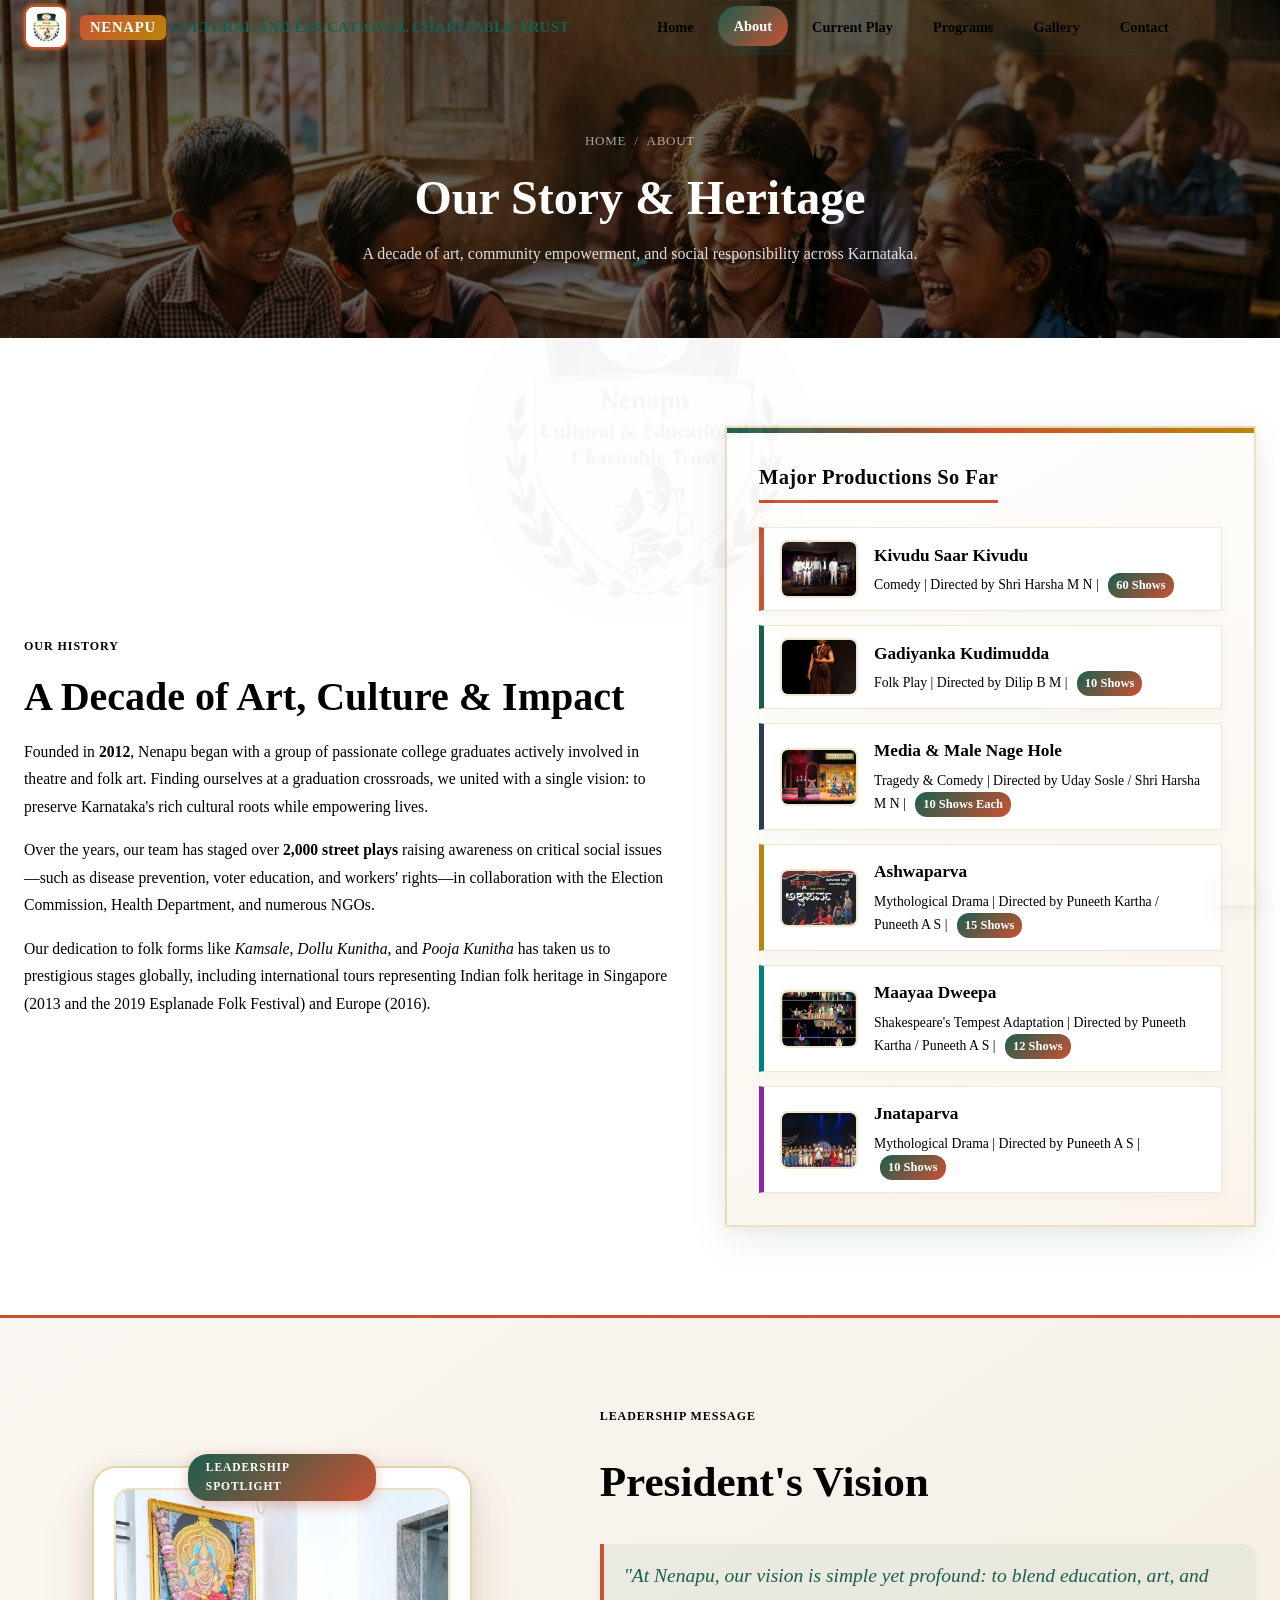
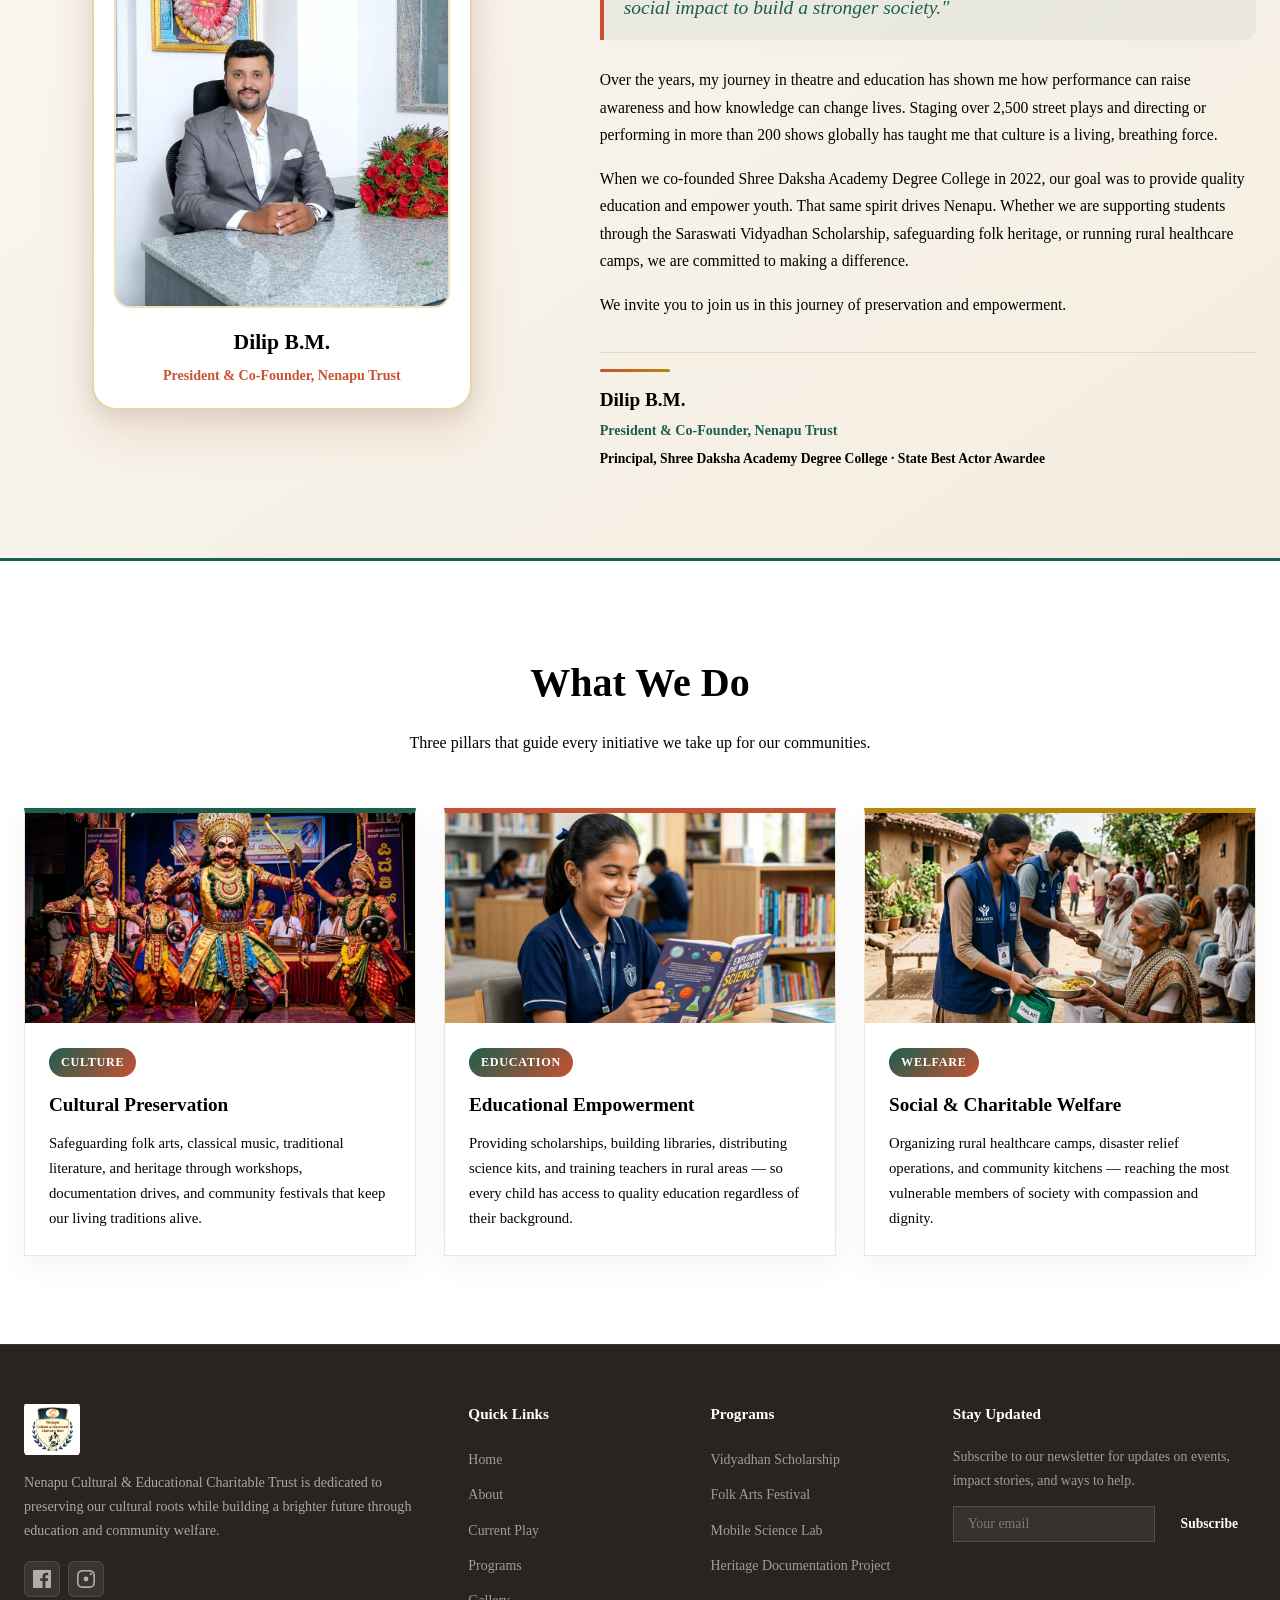
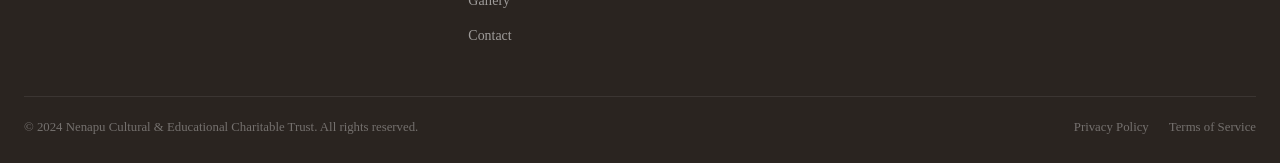
==== commit 12a27656: "Highlight brand name with signature gradient badge NENAPU CULTURAL AND EDUCATIONAL CHARITABLE TRUST " ====
--- a/about.html
+++ b/about.html
@@ -31,7 +31,7 @@
     <div class="container">
       <a href="index.html" class="nav-brand">
         <img src="88233827833.jpg" alt="Nenapu Trust Logo" class="logo-img" />
-        <span>NENAPU CULTURAL AND EDUCATIONAL CHARITABLE TRUST</span>
+        <span class="brand-title"><strong class="brand-highlight">NENAPU</strong> CULTURAL AND EDUCATIONAL CHARITABLE TRUST</span>
       </a>
 
       <div class="nav-links" id="navLinks">
--- a/styles.css
+++ b/styles.css
@@ -162,16 +162,38 @@
   box-shadow: 0 0 16px rgba(200, 82, 50, 0.55), 0 0 0 2.5px #B8860B;
   transform: scale(1.05);
 }
-.nav-brand span {
-  font-family: var(--font-heading);
-  font-size: 0.96rem;
+.nav-brand span,
+.brand-title {
+  font-family: var(--font-heading);
+  font-size: 0.95rem;
   font-weight: 800;
   color: #1B5E4F;
-  line-height: 1.25;
+  line-height: 1.3;
   letter-spacing: 0.01em;
-  transition: color 0.25s ease;
-}
-.nav-brand:hover span {
+  transition: all 0.3s ease;
+  display: flex;
+  align-items: center;
+  flex-wrap: wrap;
+  gap: 4px;
+}
+.brand-highlight {
+  color: #FFFFFF !important;
+  background: linear-gradient(135deg, #C85232 0%, #B8860B 100%) !important;
+  padding: 3px 10px;
+  border-radius: 6px;
+  font-size: 0.92rem;
+  font-weight: 900;
+  letter-spacing: 0.05em;
+  box-shadow: 0 4px 12px rgba(200, 82, 50, 0.35);
+  display: inline-block;
+  transition: transform 0.3s ease, box-shadow 0.3s ease;
+}
+.nav-brand:hover .brand-highlight {
+  transform: scale(1.06);
+  box-shadow: 0 6px 16px rgba(200, 82, 50, 0.5);
+}
+.nav-brand:hover span,
+.nav-brand:hover .brand-title {
   color: #C85232;
 }
 .nav-links {
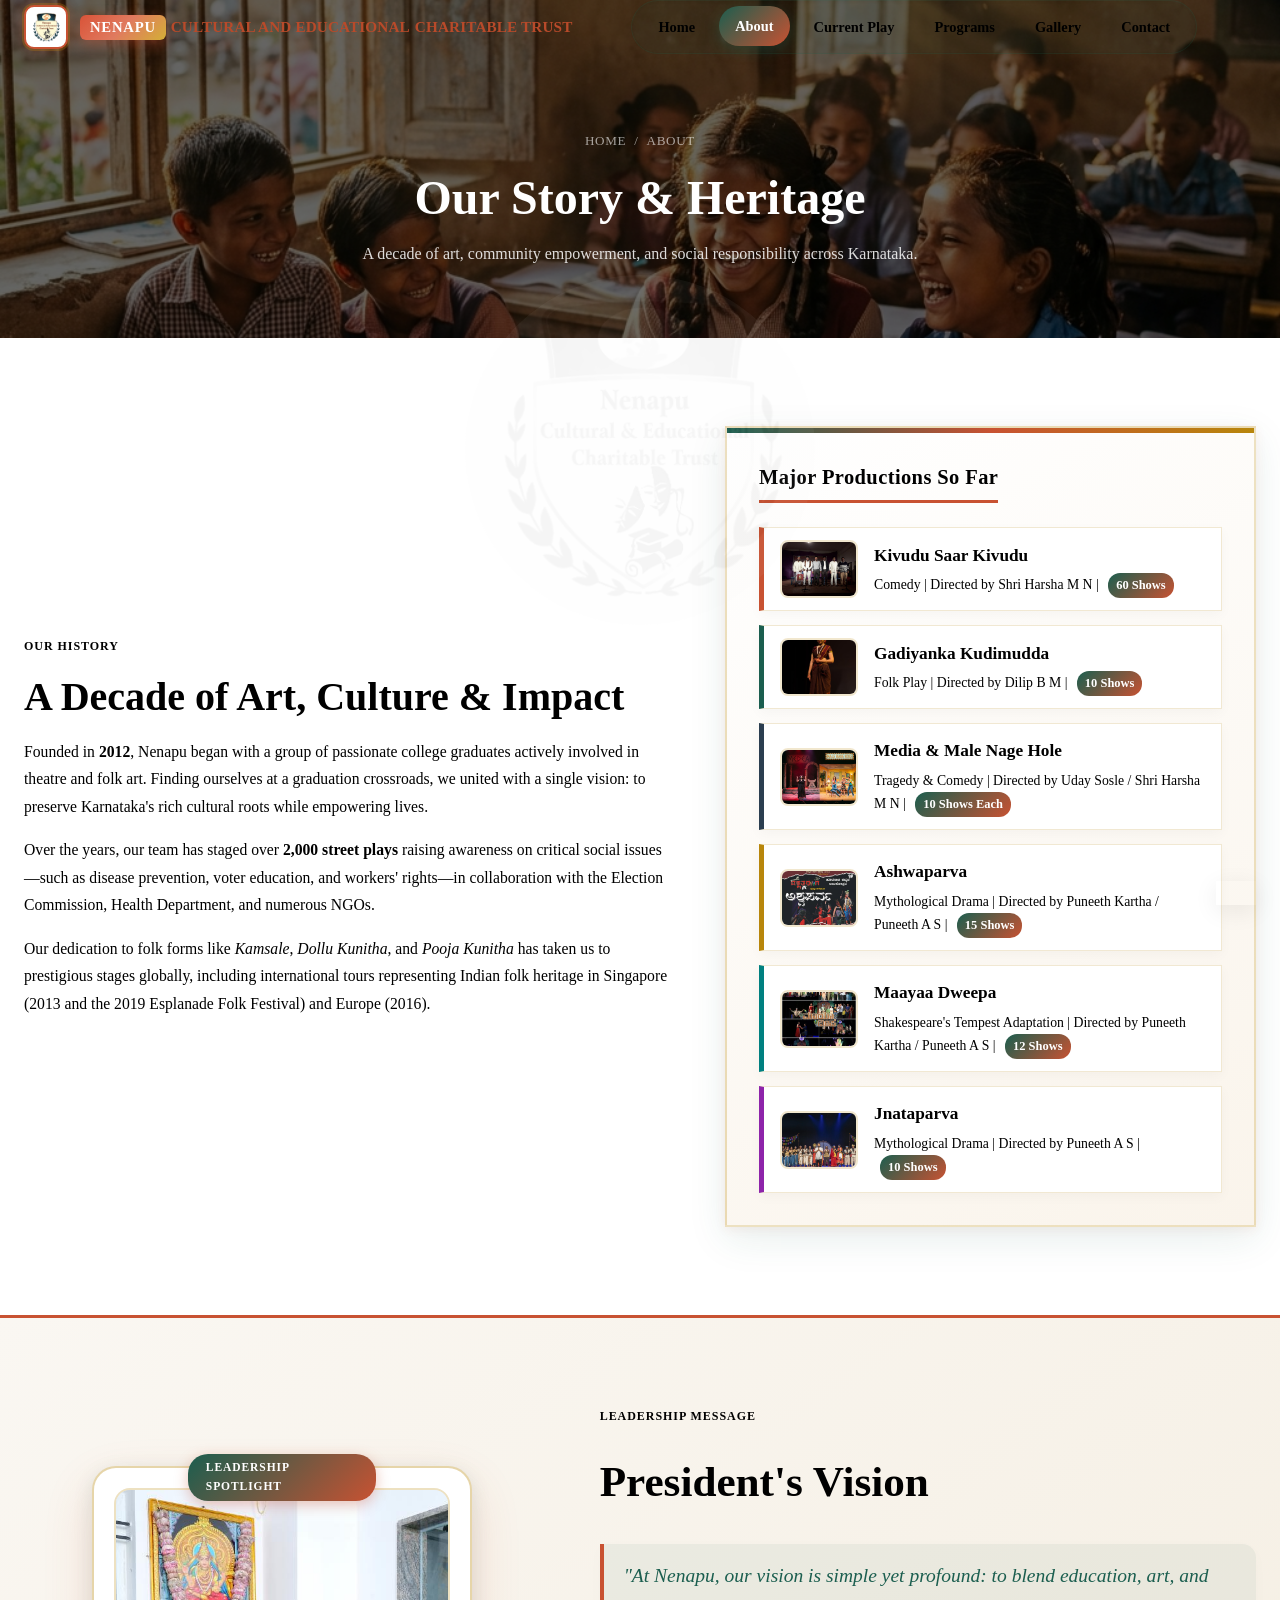
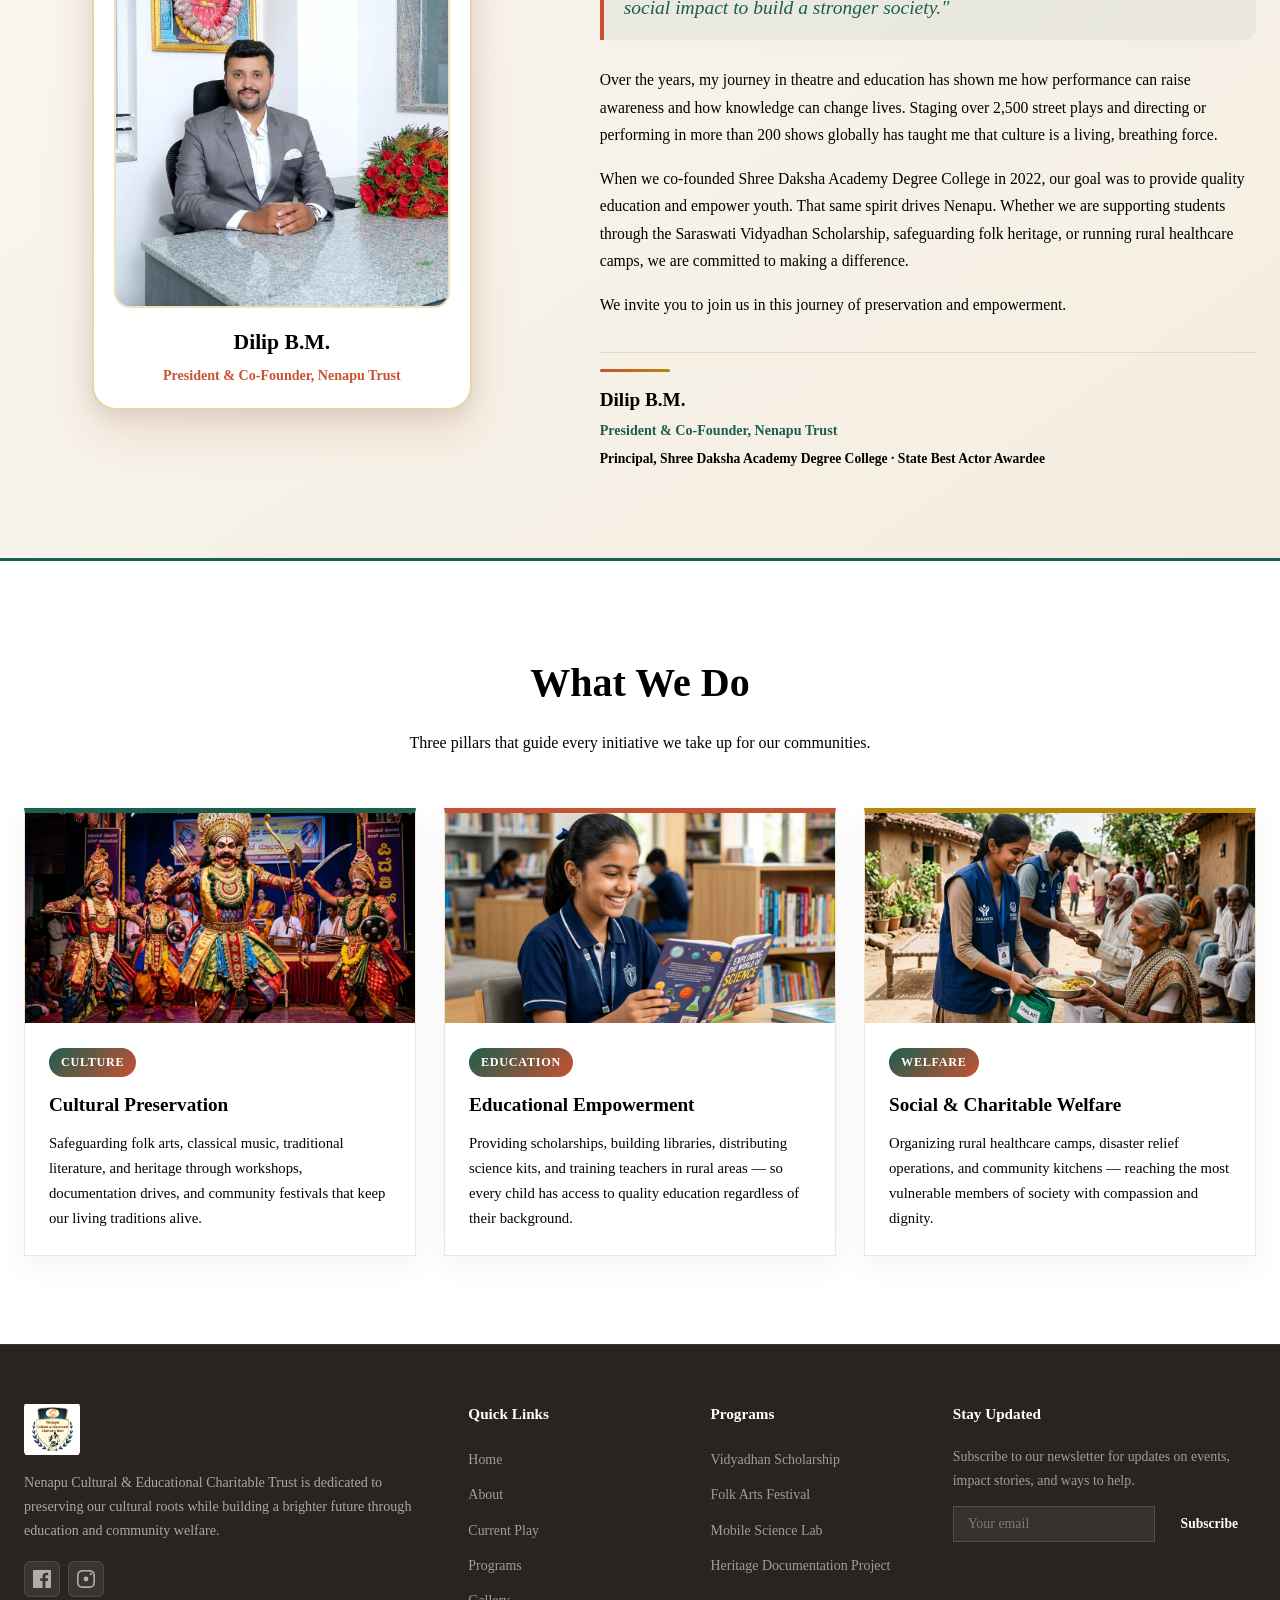
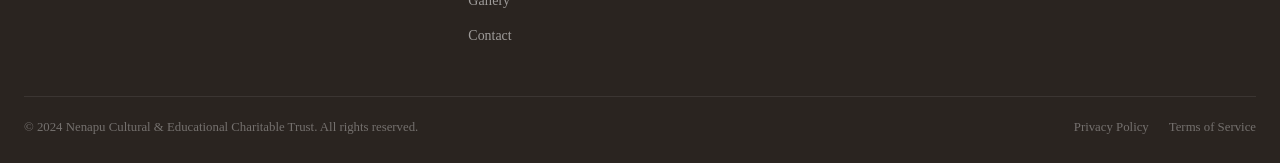
==== commit 6463deaa: "Apply eye-warming terracotta, warm copper, and sandalwood gold color palette to NENAPU CULTURAL AND " ====
--- a/about.html
+++ b/about.html
@@ -31,7 +31,7 @@
     <div class="container">
       <a href="index.html" class="nav-brand">
         <img src="88233827833.jpg" alt="Nenapu Trust Logo" class="logo-img" />
-        <span class="brand-title"><strong class="brand-highlight">NENAPU</strong> CULTURAL AND EDUCATIONAL CHARITABLE TRUST</span>
+        <span class="brand-title"><strong class="brand-highlight">NENAPU</strong> <span class="brand-warm-sub">CULTURAL AND EDUCATIONAL</span> <span class="brand-warm-accent">CHARITABLE TRUST</span></span>
       </a>
 
       <div class="nav-links" id="navLinks">
--- a/styles.css
+++ b/styles.css
@@ -167,34 +167,47 @@
   font-family: var(--font-heading);
   font-size: 0.95rem;
   font-weight: 800;
-  color: #1B5E4F;
+  color: #B84A2A;
   line-height: 1.3;
   letter-spacing: 0.01em;
   transition: all 0.3s ease;
   display: flex;
   align-items: center;
   flex-wrap: wrap;
-  gap: 4px;
+  gap: 5px;
 }
 .brand-highlight {
   color: #FFFFFF !important;
-  background: linear-gradient(135deg, #C85232 0%, #B8860B 100%) !important;
+  background: linear-gradient(135deg, #D95338 0%, #E07A5F 50%, #D4AF37 100%) !important;
   padding: 3px 10px;
   border-radius: 6px;
   font-size: 0.92rem;
   font-weight: 900;
   letter-spacing: 0.05em;
-  box-shadow: 0 4px 12px rgba(200, 82, 50, 0.35);
+  box-shadow: 0 4px 14px rgba(217, 83, 56, 0.38);
   display: inline-block;
   transition: transform 0.3s ease, box-shadow 0.3s ease;
+  -webkit-text-fill-color: initial;
+}
+.brand-warm-sub {
+  color: #B84A2A; /* Warm Copper Terracotta */
+  font-weight: 800;
+  transition: color 0.3s ease;
+}
+.brand-warm-accent {
+  color: #B8860B; /* Warm Sandalwood Amber Gold */
+  font-weight: 800;
+  transition: color 0.3s ease;
 }
 .nav-brand:hover .brand-highlight {
   transform: scale(1.06);
-  box-shadow: 0 6px 16px rgba(200, 82, 50, 0.5);
-}
-.nav-brand:hover span,
-.nav-brand:hover .brand-title {
-  color: #C85232;
+  box-shadow: 0 6px 18px rgba(217, 83, 56, 0.5);
+}
+.nav-brand:hover .brand-warm-sub {
+  color: #D95338;
+}
+.nav-brand:hover .brand-warm-accent {
+  color: #D4AF37;
 }
 .nav-links {
   display: flex;
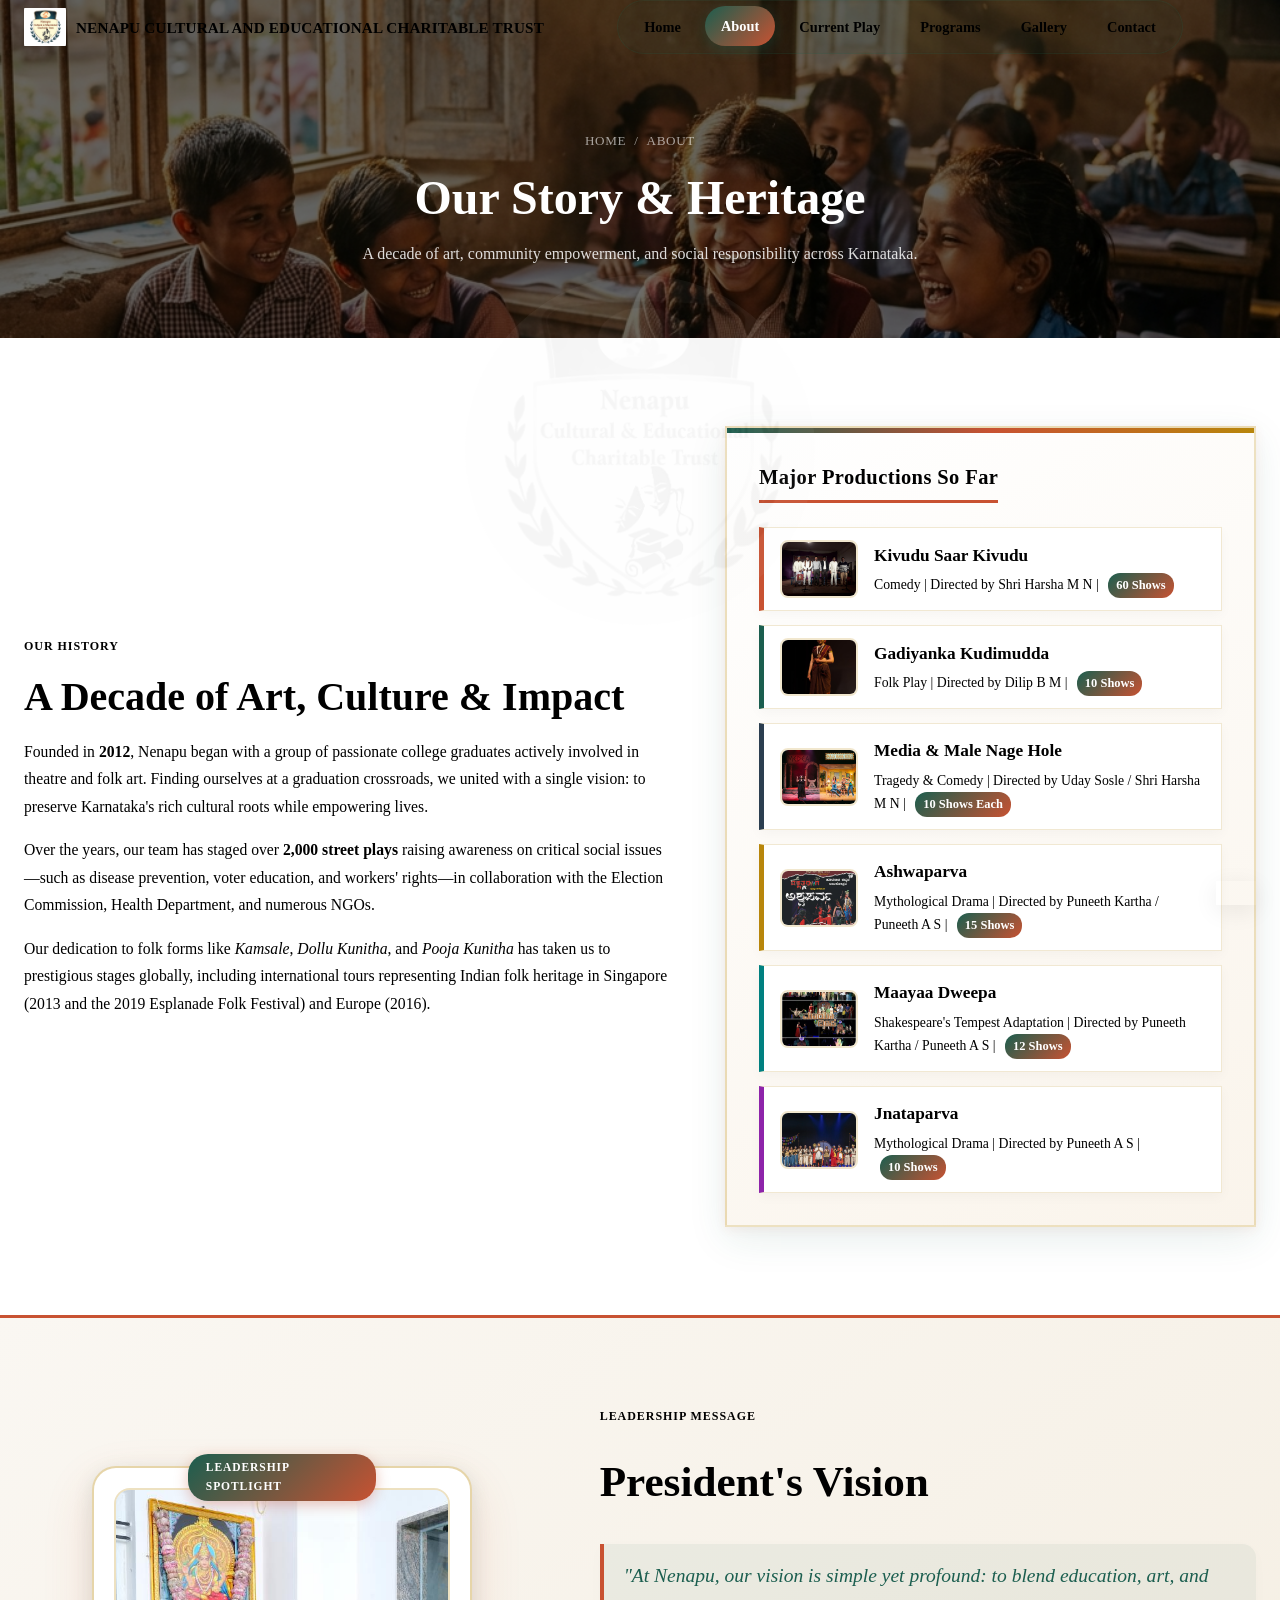
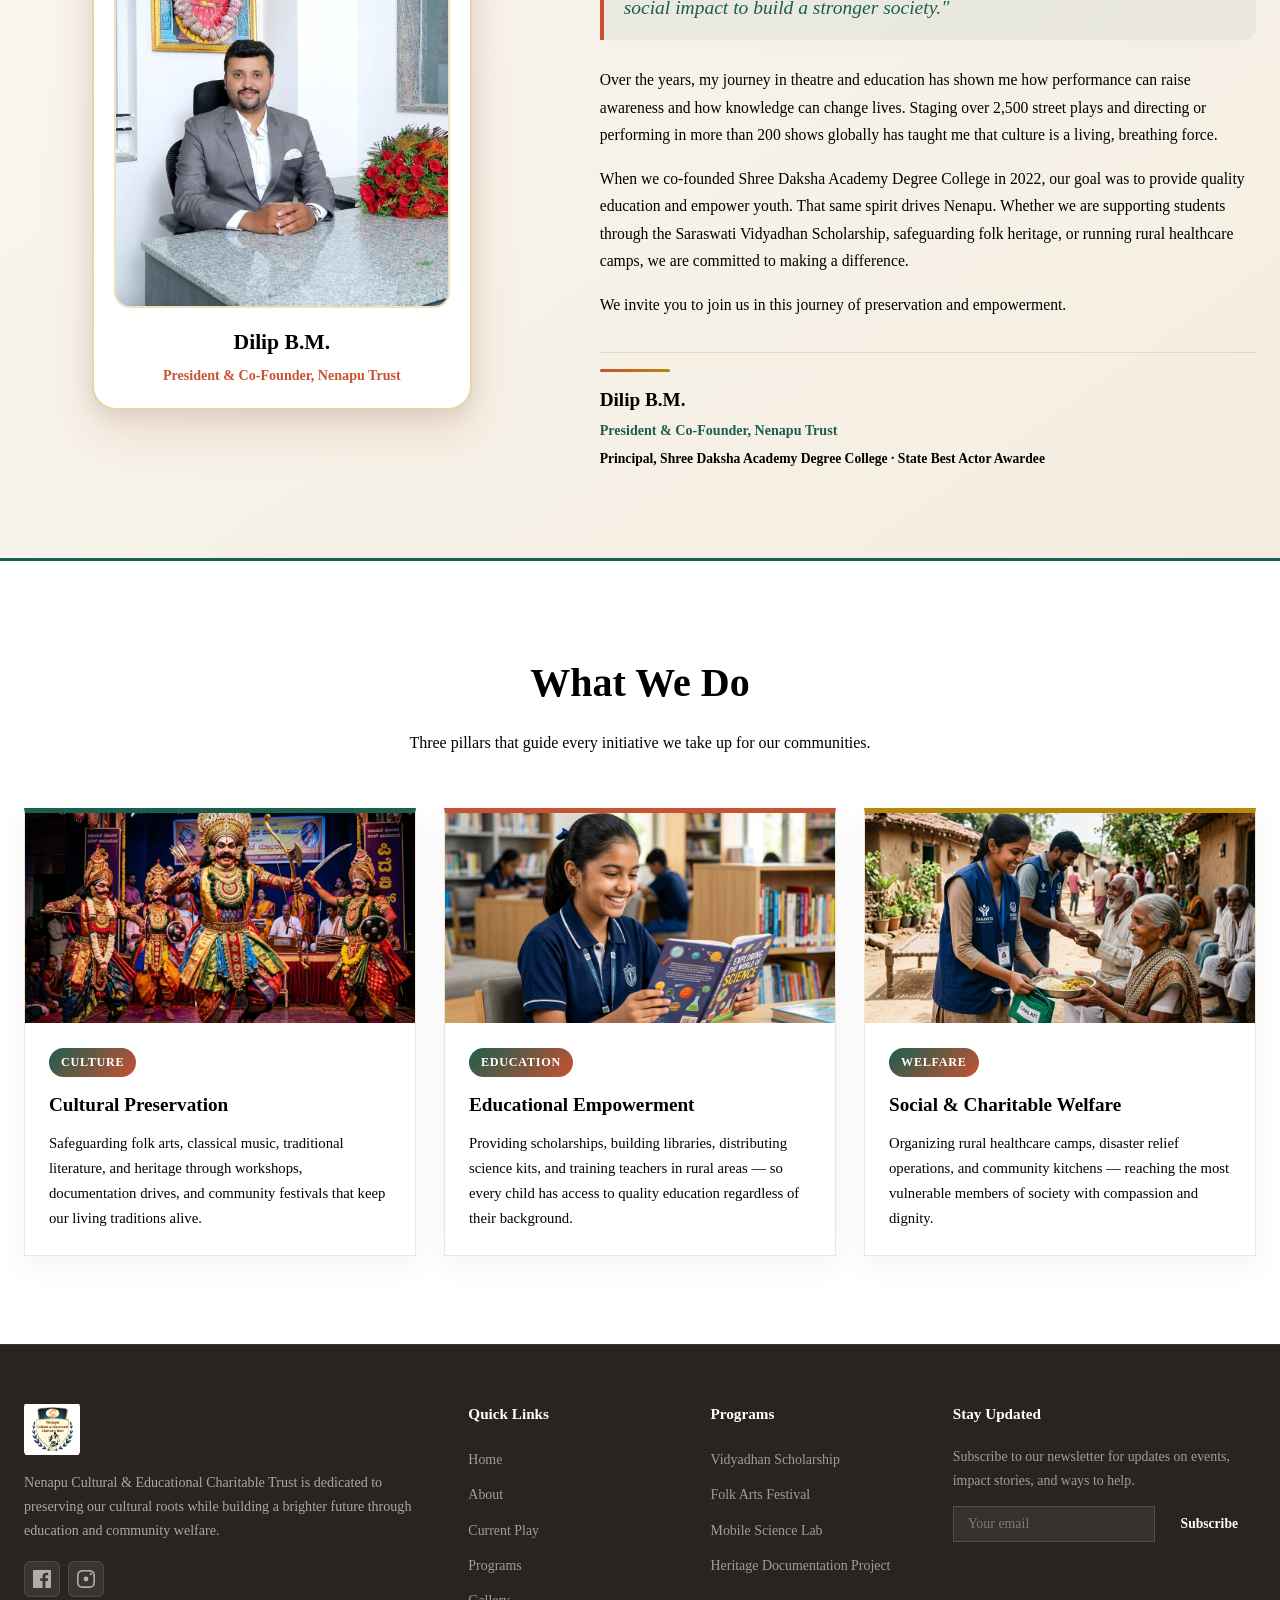
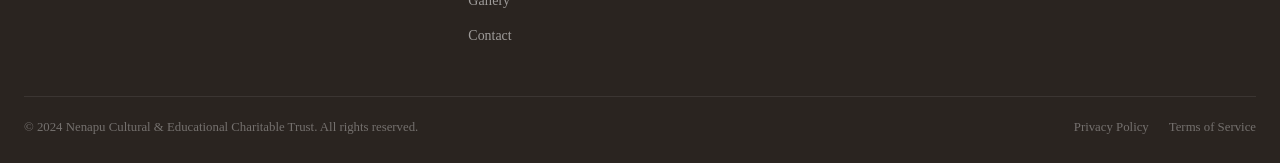
==== commit 93d68f9d: "Remove highlights from brand name and logo for clean unadorned header layout" ====
--- a/about.html
+++ b/about.html
@@ -31,7 +31,7 @@
     <div class="container">
       <a href="index.html" class="nav-brand">
         <img src="88233827833.jpg" alt="Nenapu Trust Logo" class="logo-img" />
-        <span class="brand-title"><strong class="brand-highlight">NENAPU</strong> <span class="brand-warm-sub">CULTURAL AND EDUCATIONAL</span> <span class="brand-warm-accent">CHARITABLE TRUST</span></span>
+        <span>NENAPU CULTURAL AND EDUCATIONAL CHARITABLE TRUST</span>
       </a>
 
       <div class="nav-links" id="navLinks">
--- a/styles.css
+++ b/styles.css
@@ -140,74 +140,26 @@
 .nav-brand {
   display: flex;
   align-items: center;
-  gap: 12px;
+  gap: 10px;
   text-decoration: none;
-  transition: transform 0.25s ease;
-}
-.nav-brand:hover {
-  transform: translateY(-1px);
 }
 .nav-brand .logo-img {
-  width: 44px;
-  height: 44px;
+  width: 42px;
+  height: 42px;
   object-fit: contain;
-  border-radius: 10px;
-  border: 2px solid #C85232;
-  box-shadow: 0 0 12px rgba(200, 82, 50, 0.35), 0 0 0 2px rgba(184, 134, 11, 0.3);
-  background: #FFFFFF;
-  padding: 2px;
-  transition: all 0.3s ease;
-}
-.nav-brand:hover .logo-img {
-  box-shadow: 0 0 16px rgba(200, 82, 50, 0.55), 0 0 0 2.5px #B8860B;
-  transform: scale(1.05);
-}
-.nav-brand span,
-.brand-title {
+  border-radius: 4px;
+}
+.nav-brand span {
   font-family: var(--font-heading);
   font-size: 0.95rem;
-  font-weight: 800;
-  color: #B84A2A;
-  line-height: 1.3;
+  font-weight: 700;
+  color: var(--text-primary);
+  line-height: 1.25;
   letter-spacing: 0.01em;
-  transition: all 0.3s ease;
-  display: flex;
-  align-items: center;
-  flex-wrap: wrap;
-  gap: 5px;
-}
-.brand-highlight {
-  color: #FFFFFF !important;
-  background: linear-gradient(135deg, #D95338 0%, #E07A5F 50%, #D4AF37 100%) !important;
-  padding: 3px 10px;
-  border-radius: 6px;
-  font-size: 0.92rem;
-  font-weight: 900;
-  letter-spacing: 0.05em;
-  box-shadow: 0 4px 14px rgba(217, 83, 56, 0.38);
-  display: inline-block;
-  transition: transform 0.3s ease, box-shadow 0.3s ease;
-  -webkit-text-fill-color: initial;
-}
-.brand-warm-sub {
-  color: #B84A2A; /* Warm Copper Terracotta */
-  font-weight: 800;
-  transition: color 0.3s ease;
-}
-.brand-warm-accent {
-  color: #B8860B; /* Warm Sandalwood Amber Gold */
-  font-weight: 800;
-  transition: color 0.3s ease;
-}
-.nav-brand:hover .brand-highlight {
-  transform: scale(1.06);
-  box-shadow: 0 6px 18px rgba(217, 83, 56, 0.5);
-}
-.nav-brand:hover .brand-warm-sub {
-  color: #D95338;
-}
-.nav-brand:hover .brand-warm-accent {
-  color: #D4AF37;
+  transition: color var(--transition-fast);
+}
+.nav-brand:hover span {
+  color: var(--primary);
 }
 .nav-links {
   display: flex;
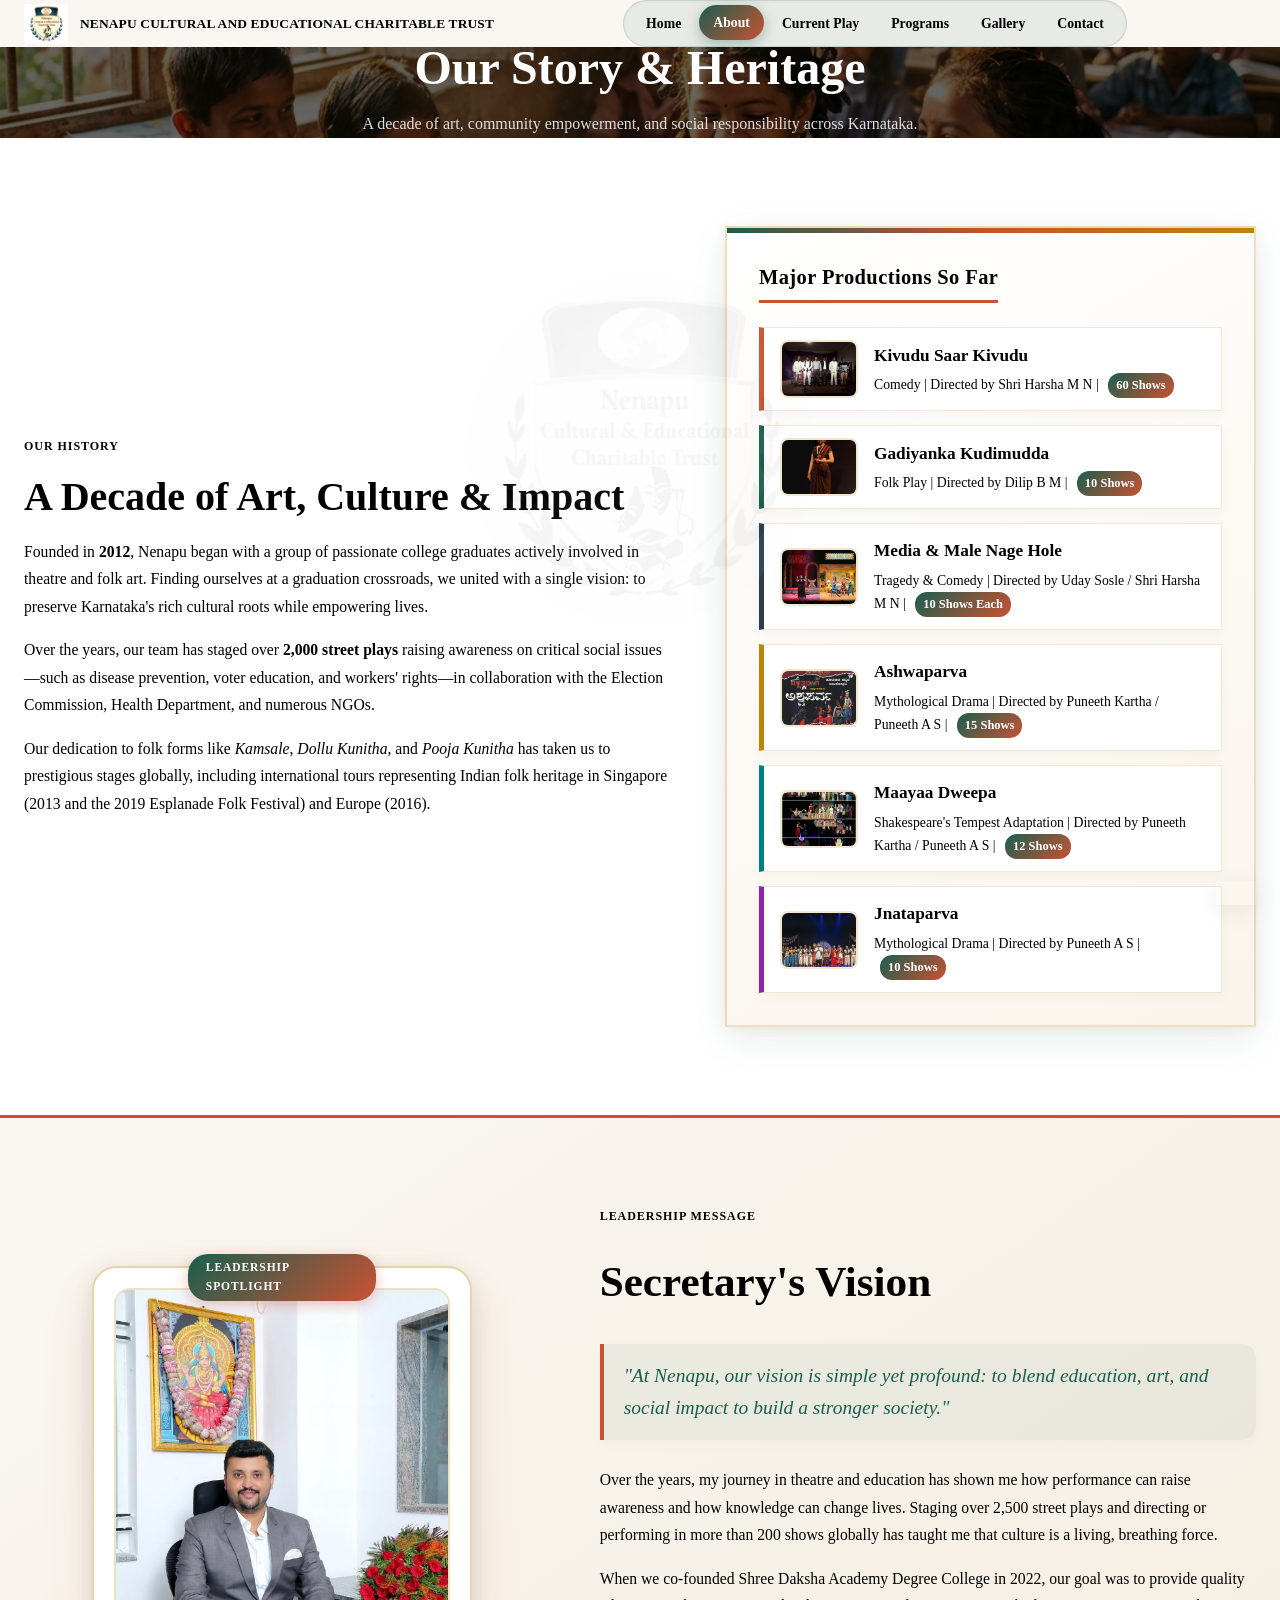
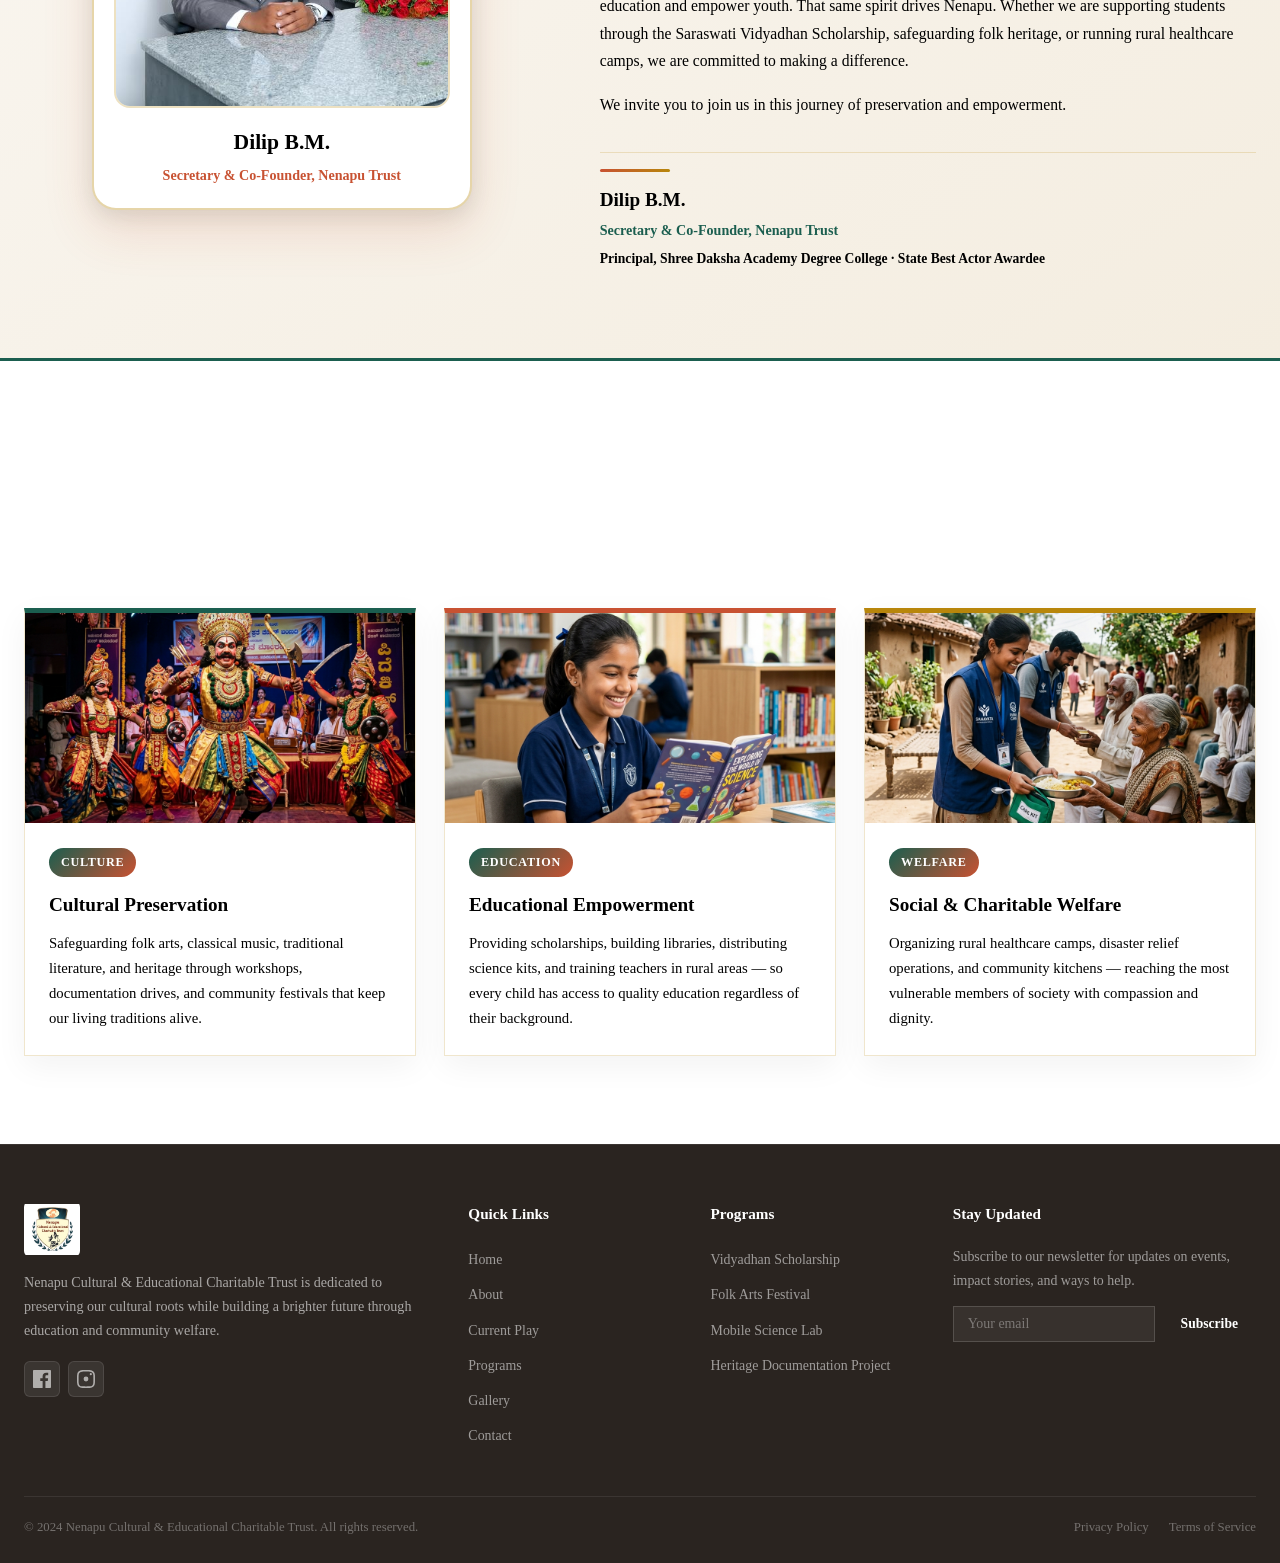
==== commit 5bc2482a: "Update leadership section to Secretary's Vision and fix character encodings" ====
--- a/about.html
+++ b/about.html
@@ -147,8 +147,8 @@
     </div>
   </section>
 
-  <!-- ========== PRESIDENT'S NOTE ========== -->
-  <section class="president-section section-padding" id="president-note">
+  <!-- ========== SECRETARY'S NOTE ========== -->
+  <section class="president-section section-padding" id="secretary-note">
     <div class="container">
       <div class="president-grid reveal">
         <div class="president-image-wrapper">
@@ -156,13 +156,13 @@
             <img src="President.jpg" alt="Dilip B.M." class="president-img" />
             <div class="president-caption">
               <h4>Dilip B.M.</h4>
-              <p>President &amp; Co-Founder, Nenapu Trust</p>
+              <p>Secretary &amp; Co-Founder, Nenapu Trust</p>
             </div>
           </div>
         </div>
         <div class="president-content">
           <div class="about-tag">Leadership Message</div>
-          <h2>President's Vision</h2>
+          <h2>Secretary's Vision</h2>
           <div class="president-note-body">
             <p class="quote-intro">
               "At Nenapu, our vision is simple yet profound: to blend education, art, and social impact to build a stronger society."
@@ -181,7 +181,7 @@
           <div class="president-signature">
             <div class="signature-line"></div>
             <h5>Dilip B.M.</h5>
-            <p>President &amp; Co-Founder, Nenapu Trust</p>
+            <p>Secretary &amp; Co-Founder, Nenapu Trust</p>
             <p style="font-size: 0.85rem; color: var(--text-muted); margin-top: 4px;">Principal, Shree Daksha Academy Degree College &middot; State Best Actor Awardee</p>
           </div>
         </div>
--- a/styles.css
+++ b/styles.css
@@ -36,7 +36,7 @@
 
   /* Sizing */
   --max-width: 1140px;
-  --nav-height: 68px;
+  --nav-height: 72px;
   --radius-sm: 8px;
   --radius-md: 14px;
   --radius-lg: 20px;
@@ -66,6 +66,7 @@
 /* ---------- Reset & Base ---------- */
 *,*::before,*::after { box-sizing: border-box; margin: 0; padding: 0; }
 html { scroll-behavior: smooth; font-size: 16px; }
+section[id] { scroll-margin-top: calc(var(--nav-height) + 24px); }
 body {
   font-family: var(--font-body);
   background: var(--bg-primary);
@@ -123,40 +124,53 @@
   position: fixed;
   top: 0; left: 0; right: 0;
   height: var(--nav-height);
-  background: var(--nav-bg);
+  background: #FAF7F2;
   border-bottom: 1px solid var(--border-color);
   z-index: 1000;
-  transition: box-shadow var(--transition-med);
+  transition: box-shadow var(--transition-med), background var(--transition-fast);
+  backdrop-filter: blur(12px);
+  -webkit-backdrop-filter: blur(12px);
 }
 .navbar.scrolled {
-  box-shadow: 0 2px 16px rgba(0,0,0,0.06);
+  box-shadow: 0 4px 20px rgba(36, 29, 23, 0.12);
+  background: #FAF7F2;
+  border-bottom-color: rgba(184, 134, 11, 0.25);
 }
 .navbar .container {
   display: flex;
   align-items: center;
   justify-content: space-between;
   height: 100%;
+  gap: 16px;
+  flex-wrap: nowrap;
 }
 .nav-brand {
   display: flex;
   align-items: center;
-  gap: 10px;
+  gap: 12px;
   text-decoration: none;
+  min-width: 0;
+  flex-shrink: 1;
 }
 .nav-brand .logo-img {
-  width: 42px;
-  height: 42px;
+  width: 44px;
+  height: 44px;
   object-fit: contain;
-  border-radius: 4px;
+  border-radius: 6px;
+  flex-shrink: 0;
 }
 .nav-brand span {
   font-family: var(--font-heading);
-  font-size: 0.95rem;
-  font-weight: 700;
-  color: var(--text-primary);
-  line-height: 1.25;
+  font-size: clamp(0.76rem, 1.05vw, 0.92rem);
+  font-weight: 800;
+  color: var(--text-primary);
+  line-height: 1.2;
   letter-spacing: 0.01em;
   transition: color var(--transition-fast);
+  max-width: 480px;
+  white-space: nowrap;
+  overflow: hidden;
+  text-overflow: ellipsis;
 }
 .nav-brand:hover span {
   color: var(--primary);
@@ -164,21 +178,23 @@
 .nav-links {
   display: flex;
   align-items: center;
-  gap: 8px;
+  gap: 4px;
   background: rgba(27, 94, 79, 0.08);
-  padding: 6px 10px;
+  padding: 5px 8px;
   border-radius: 30px;
   border: 1px solid rgba(27, 94, 79, 0.16);
   box-shadow: inset 0 1px 3px rgba(0, 0, 0, 0.04);
+  flex-shrink: 0;
 }
 .nav-links a {
   color: var(--text-secondary);
   font-weight: 600;
-  font-size: 0.9rem;
-  padding: 8px 16px;
+  font-size: 0.86rem;
+  padding: 6px 14px;
   border-radius: 20px;
   transition: all 0.28s cubic-bezier(0.25, 0.8, 0.25, 1);
   position: relative;
+  white-space: nowrap;
 }
 .nav-links a:hover {
   color: #C85232;
@@ -235,23 +251,63 @@
   color: var(--primary);
 }
 
-/* Mobile hamburger */
+/* Mobile menu tab / hamburger */
 .hamburger {
   display: none;
+  align-items: center;
+  gap: 8px;
+  background: rgba(27, 94, 79, 0.08);
+  border: 1px solid rgba(27, 94, 79, 0.22);
+  padding: 7px 14px;
+  border-radius: 24px;
+  cursor: pointer;
+  transition: all var(--transition-fast);
+  box-shadow: 0 2px 6px rgba(0,0,0,0.04);
+}
+.hamburger:hover, .hamburger:focus-visible {
+  background: rgba(27, 94, 79, 0.15);
+  border-color: var(--primary);
+  transform: translateY(-1px);
+}
+.hamburger.open {
+  background: rgba(200, 82, 50, 0.12);
+  border-color: var(--secondary);
+}
+.hamburger::before {
+  content: 'MENU';
+  font-family: var(--font-body);
+  font-size: 0.78rem;
+  font-weight: 700;
+  letter-spacing: 0.05em;
+  text-transform: uppercase;
+  color: var(--primary);
+  transition: color var(--transition-fast);
+}
+.hamburger.open::before {
+  content: 'CLOSE';
+  color: var(--secondary);
+}
+.hamburger-bars {
+  display: inline-flex;
   flex-direction: column;
-  gap: 5px;
-  background: none;
-  padding: 8px;
-}
-.hamburger span {
-  width: 22px; height: 2px;
-  background: var(--text-primary);
+  gap: 4px;
+  justify-content: center;
+  align-items: center;
+}
+.hamburger span, .hamburger-bars span {
+  width: 18px;
+  height: 2px;
+  background: var(--primary);
   border-radius: 2px;
   transition: all var(--transition-fast);
-}
-.hamburger.open span:nth-child(1) { transform: rotate(45deg) translate(5px, 5px); }
-.hamburger.open span:nth-child(2) { opacity: 0; }
-.hamburger.open span:nth-child(3) { transform: rotate(-45deg) translate(5px, -5px); }
+  display: block;
+}
+.hamburger.open span, .hamburger.open .hamburger-bars span {
+  background: var(--secondary);
+}
+.hamburger.open span:nth-child(1), .hamburger.open .hamburger-bars span:nth-child(1) { transform: rotate(45deg) translate(4px, 4px); }
+.hamburger.open span:nth-child(2), .hamburger.open .hamburger-bars span:nth-child(2) { opacity: 0; transform: scaleX(0); }
+.hamburger.open span:nth-child(3), .hamburger.open .hamburger-bars span:nth-child(3) { transform: rotate(-45deg) translate(4px, -4px); }
 
 /* ============================================
    HERO
@@ -259,10 +315,12 @@
 .hero {
   min-height: 100vh;
   display: flex;
+  flex-direction: column;
   align-items: center;
   justify-content: center;
   position: relative;
-  padding-top: var(--nav-height);
+  padding-top: calc(var(--nav-height) + 30px);
+  padding-bottom: 40px;
   overflow: hidden;
 }
 .hero-bg {
@@ -270,19 +328,23 @@
   inset: 0;
   background-size: cover;
   background-position: center;
-  filter: brightness(0.6);
+  filter: brightness(0.75);
+  transform: scale(1.02);
+  transition: transform 8s var(--ease-out);
 }
 .hero-overlay {
   position: absolute;
   inset: 0;
-  background: var(--hero-overlay);
+  background: linear-gradient(180deg, rgba(22, 17, 13, 0.65) 0%, rgba(27, 94, 79, 0.52) 65%, rgba(22, 17, 13, 0.82) 100%);
 }
 .hero-content {
   position: relative;
   z-index: 2;
   text-align: center;
-  max-width: 700px;
-  padding: 40px 24px;
+  max-width: 720px;
+  padding: 20px 24px;
+  margin-top: auto;
+  margin-bottom: auto;
 }
 .hero-tagline {
   display: inline-block;
@@ -1390,12 +1452,10 @@
   .programs-grid { grid-template-columns: repeat(2, 1fr); }
   .footer-grid { grid-template-columns: 1fr 1fr; }
   .gallery-grid { grid-template-columns: repeat(3, 1fr); }
-}
-@media (max-width: 768px) {
   .nav-brand span {
-    font-size: 0.8rem;
+    font-size: clamp(0.72rem, 1.8vw, 0.85rem);
     line-height: 1.2;
-    max-width: 260px;
+    max-width: 320px;
   }
   .nav-links {
     display: none;
@@ -1404,14 +1464,48 @@
     left: 0; right: 0;
     background: #FAF7F2;
     flex-direction: column;
-    padding: 24px;
+    padding: 22px 24px;
     gap: 10px;
-    border-radius: 0 0 20px 20px;
+    border-radius: 0 0 24px 24px;
     border-bottom: 3px solid #C85232;
-    box-shadow: 0 16px 36px rgba(0, 0, 0, 0.12);
+    box-shadow: 0 20px 40px rgba(36, 29, 23, 0.18);
+    z-index: 999;
+  }
+  .nav-links a {
+    width: 100%;
+    text-align: left;
+    padding: 12px 20px;
+    font-size: 0.98rem;
+    font-weight: 600;
+    border-radius: 12px;
+    background: rgba(27, 94, 79, 0.06);
+    border: 1px solid rgba(27, 94, 79, 0.14);
+    display: flex;
+    align-items: center;
+    justify-content: space-between;
+    transition: all 0.25s ease;
+  }
+  .nav-links a::after {
+    content: '→';
+    font-size: 1.1rem;
+    opacity: 0.5;
+    transition: transform 0.25s ease, opacity 0.25s ease;
+  }
+  .nav-links a:hover, .nav-links a.active {
+    background: linear-gradient(135deg, #1B5E4F 0%, #C85232 100%) !important;
+    color: #FFFFFF !important;
+    border-color: transparent;
+    box-shadow: 0 4px 14px rgba(27, 94, 79, 0.3);
+    transform: translateX(4px);
+  }
+  .nav-links a:hover::after, .nav-links a.active::after {
+    opacity: 1;
+    transform: translateX(4px);
   }
   .nav-links.open { display: flex; }
-  .hamburger { display: flex; }
+  .hamburger { display: inline-flex; }
+}
+@media (max-width: 768px) {
   .stats-grid { grid-template-columns: repeat(2, 1fr); gap: 16px; }
   .programs-grid { grid-template-columns: 1fr; }
   .contact-wrapper { grid-template-columns: 1fr; }
@@ -1427,6 +1521,15 @@
   .btn-ig-follow, .btn-fb-join { align-self: center; }
 }
 @media (max-width: 480px) {
+  .nav-brand span {
+    font-size: 0.72rem;
+    line-height: 1.2;
+    max-width: 210px;
+  }
+  .nav-brand .logo-img {
+    width: 38px;
+    height: 38px;
+  }
   .stats-grid { grid-template-columns: 1fr 1fr; gap: 10px; }
   .hero-actions { flex-direction: column; align-items: center; }
   .gallery-grid { grid-template-columns: 1fr 1fr; }
@@ -1438,7 +1541,7 @@
    ============================================ */
 .page-header {
   position: relative;
-  padding: 130px 0 70px;
+  padding: calc(var(--nav-height) + 50px) 0 60px;
   background-color: var(--primary);
   text-align: center;
   color: #fff;
@@ -1775,9 +1878,86 @@
     grid-template-columns: 1fr;
     gap: 40px;
   }
-  .president-image-wrapper {
-    order: 2;
-  }
-}
-
-
+
+/* ============================================
+   SECURITY NOTICE MODAL POPUP
+   ============================================ */
+.security-modal-overlay {
+  position: fixed;
+  inset: 0;
+  background: rgba(16, 12, 9, 0.78);
+  backdrop-filter: blur(8px);
+  -webkit-backdrop-filter: blur(8px);
+  z-index: 10000;
+  display: flex;
+  align-items: center;
+  justify-content: center;
+  padding: 20px;
+  opacity: 0;
+  visibility: hidden;
+  transition: opacity 0.3s ease, visibility 0.3s ease;
+}
+.security-modal-overlay.active {
+  opacity: 1;
+  visibility: visible;
+}
+.security-modal-card {
+  background: #FFFFFF;
+  border: 1px solid var(--border-color);
+  border-radius: 20px;
+  padding: 36px 30px;
+  max-width: 450px;
+  width: 100%;
+  text-align: center;
+  box-shadow: 0 20px 50px rgba(0, 0, 0, 0.28);
+  transform: scale(0.92) translateY(10px);
+  transition: transform 0.3s cubic-bezier(0.25, 0.8, 0.25, 1);
+}
+.security-modal-overlay.active .security-modal-card {
+  transform: scale(1) translateY(0);
+}
+.security-modal-icon {
+  width: 64px;
+  height: 64px;
+  border-radius: 50%;
+  background: rgba(200, 82, 50, 0.12);
+  color: #C85232;
+  display: inline-flex;
+  align-items: center;
+  justify-content: center;
+  margin-bottom: 20px;
+  border: 1px solid rgba(200, 82, 50, 0.25);
+  box-shadow: 0 4px 14px rgba(200, 82, 50, 0.15);
+}
+.security-modal-card h3 {
+  font-family: var(--font-heading);
+  font-size: 1.35rem;
+  font-weight: 700;
+  color: var(--text-primary);
+  margin-bottom: 12px;
+}
+.security-modal-card p {
+  font-size: 0.9rem;
+  color: var(--text-secondary);
+  line-height: 1.6;
+  margin-bottom: 24px;
+}
+.btn-security-close {
+  width: 100%;
+  padding: 12px 24px;
+  background: linear-gradient(135deg, #1B5E4F 0%, #C85232 100%);
+  color: #FFFFFF;
+  font-weight: 700;
+  font-size: 0.95rem;
+  border: none;
+  border-radius: 12px;
+  cursor: pointer;
+  transition: all 0.2s ease;
+  box-shadow: 0 4px 14px rgba(27, 94, 79, 0.3);
+}
+.btn-security-close:hover {
+  transform: translateY(-1px);
+  box-shadow: 0 6px 18px rgba(200, 82, 50, 0.35);
+}
+
+
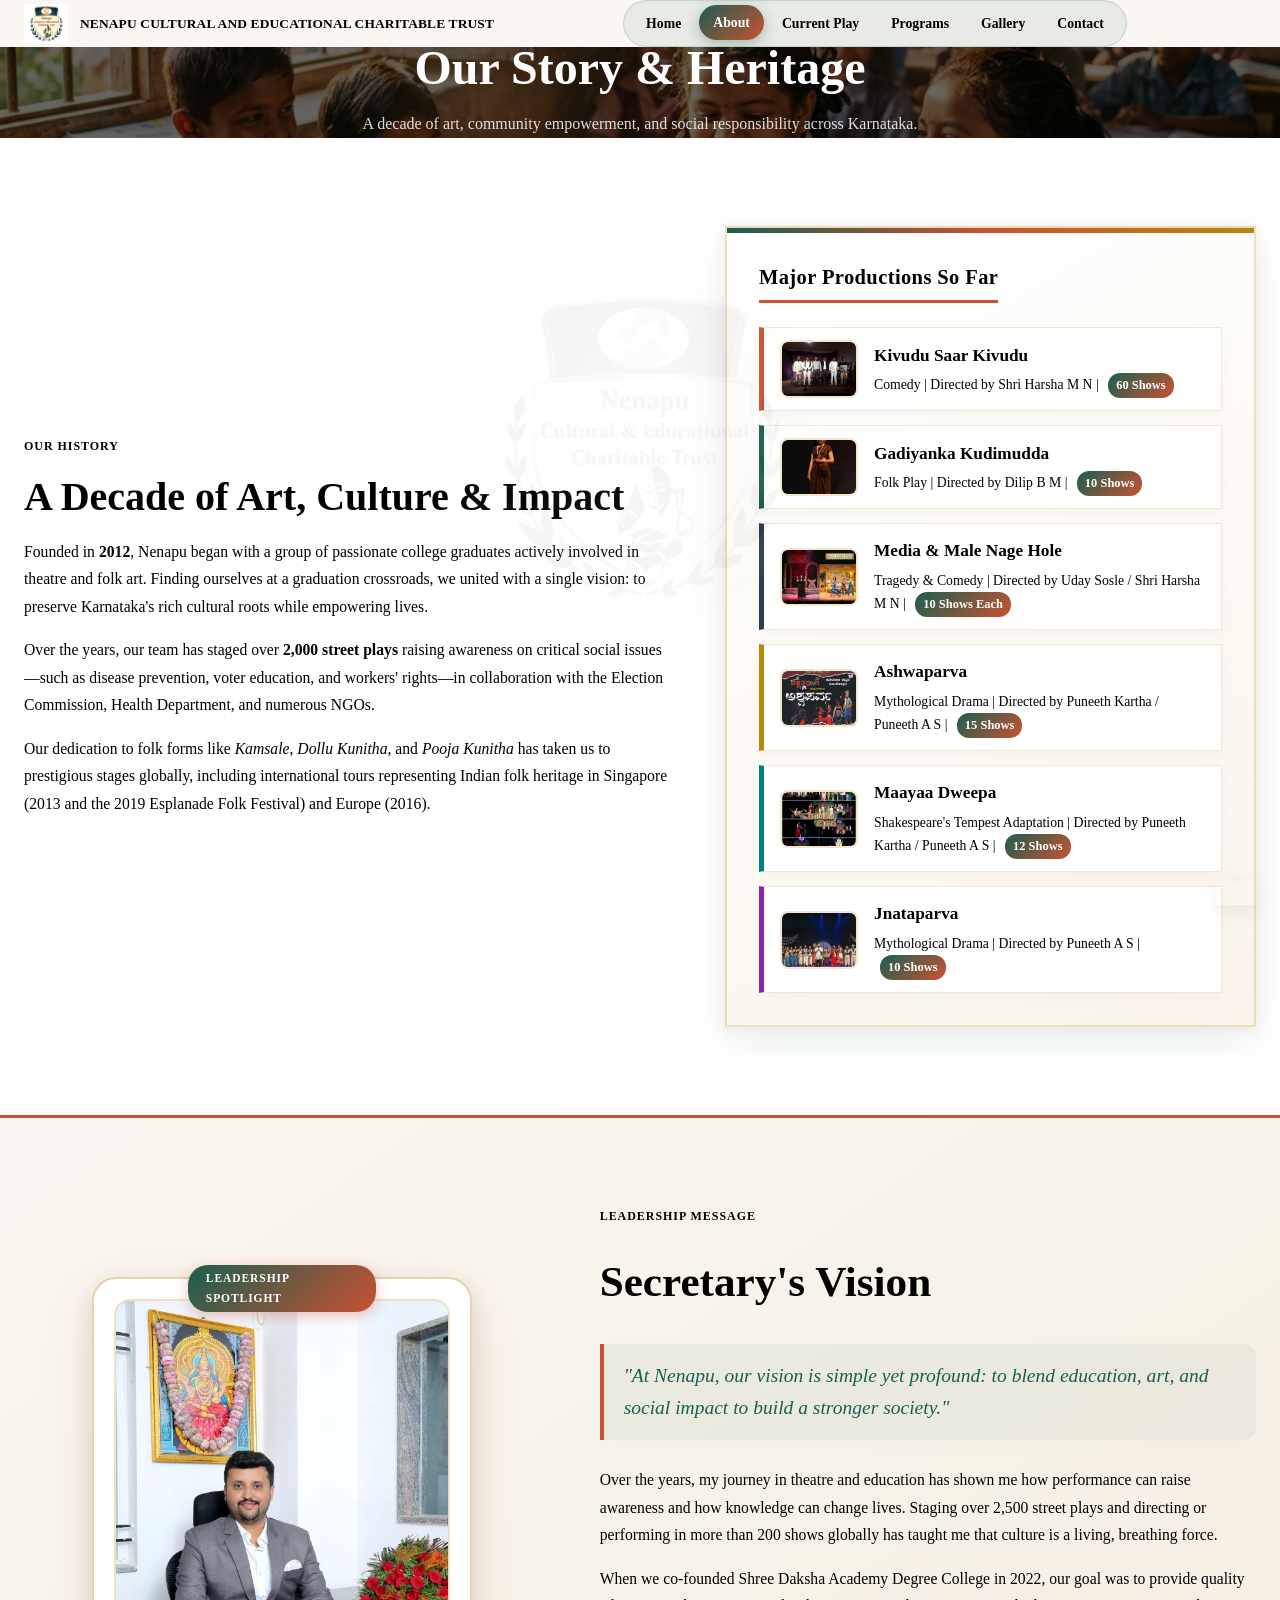
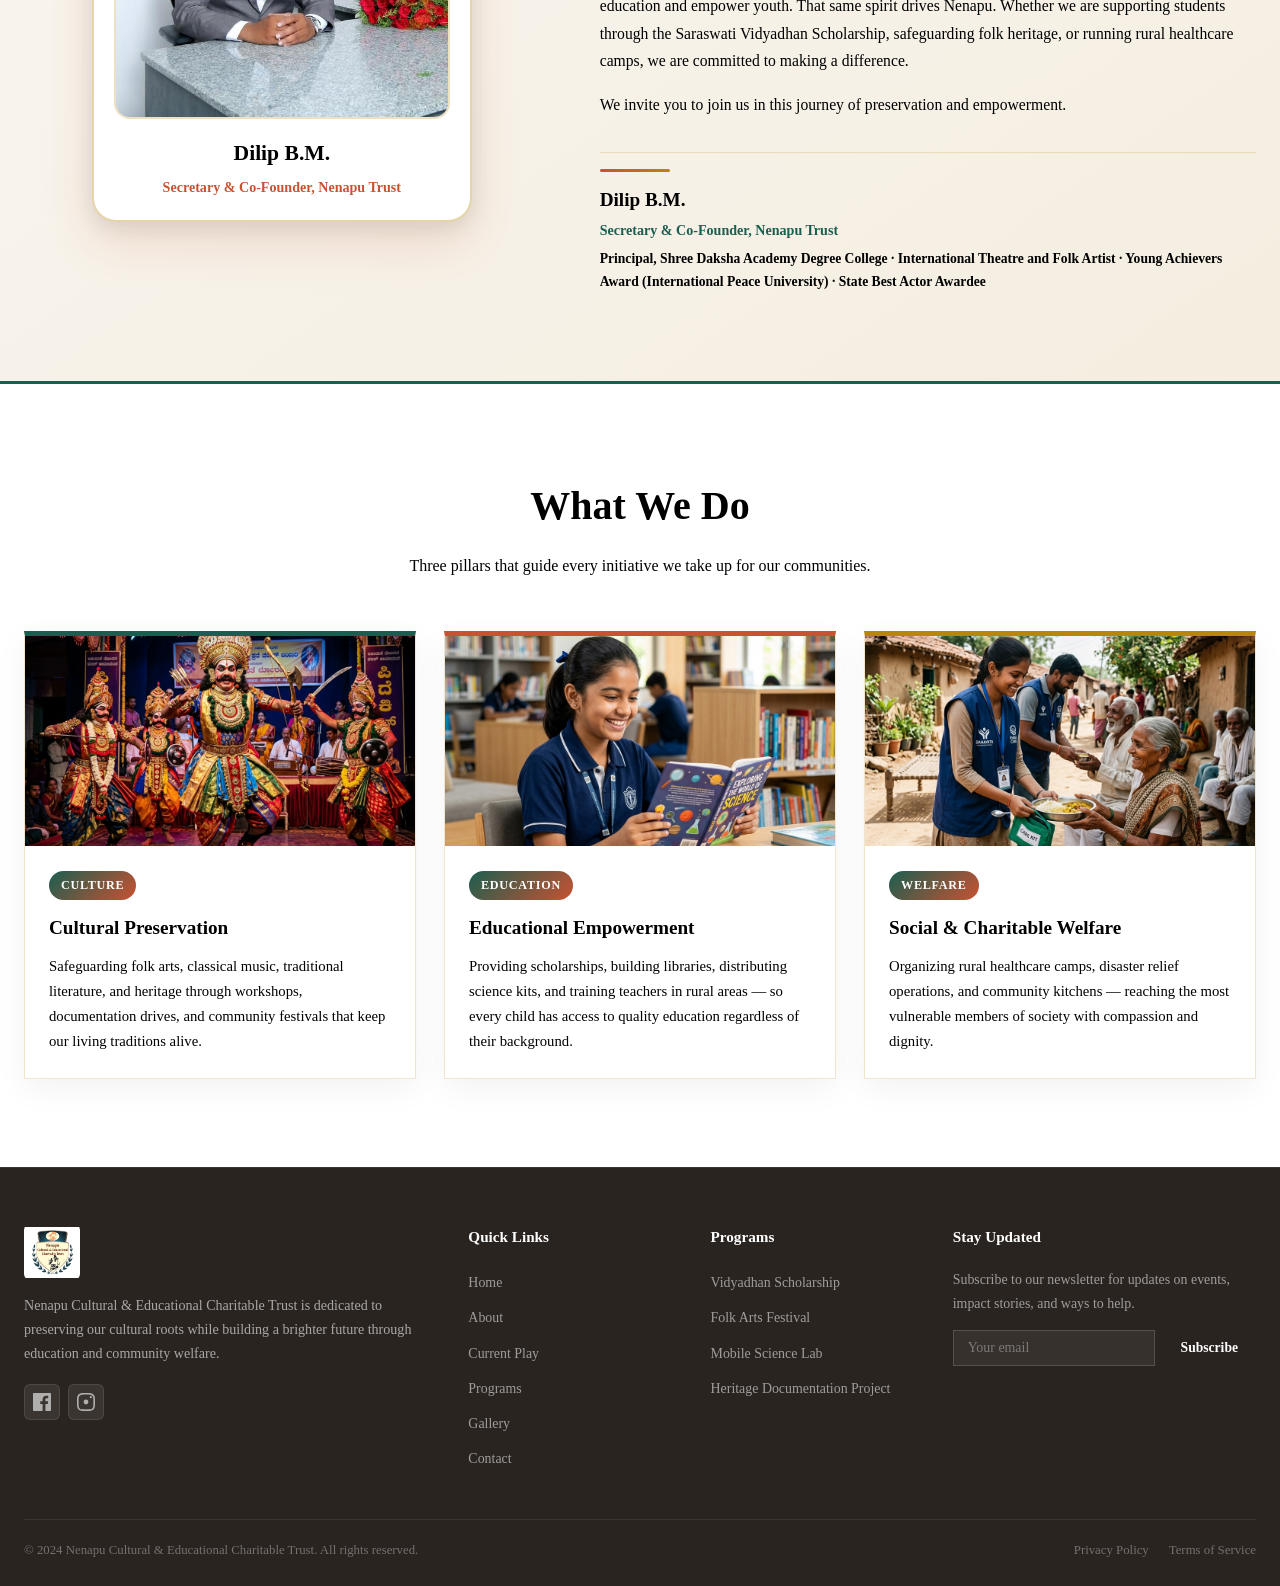
==== commit e9b36cf2: "Add international artist and young achievers award accolades to Dilip B.M. in Secretary's Vision" ====
--- a/about.html
+++ b/about.html
@@ -182,7 +182,7 @@
             <div class="signature-line"></div>
             <h5>Dilip B.M.</h5>
             <p>Secretary &amp; Co-Founder, Nenapu Trust</p>
-            <p style="font-size: 0.85rem; color: var(--text-muted); margin-top: 4px;">Principal, Shree Daksha Academy Degree College &middot; State Best Actor Awardee</p>
+            <p style="font-size: 0.85rem; color: var(--text-muted); margin-top: 4px;">Principal, Shree Daksha Academy Degree College &middot; International Theatre and Folk Artist &middot; Young Achievers Award (International Peace University) &middot; State Best Actor Awardee</p>
           </div>
         </div>
       </div>
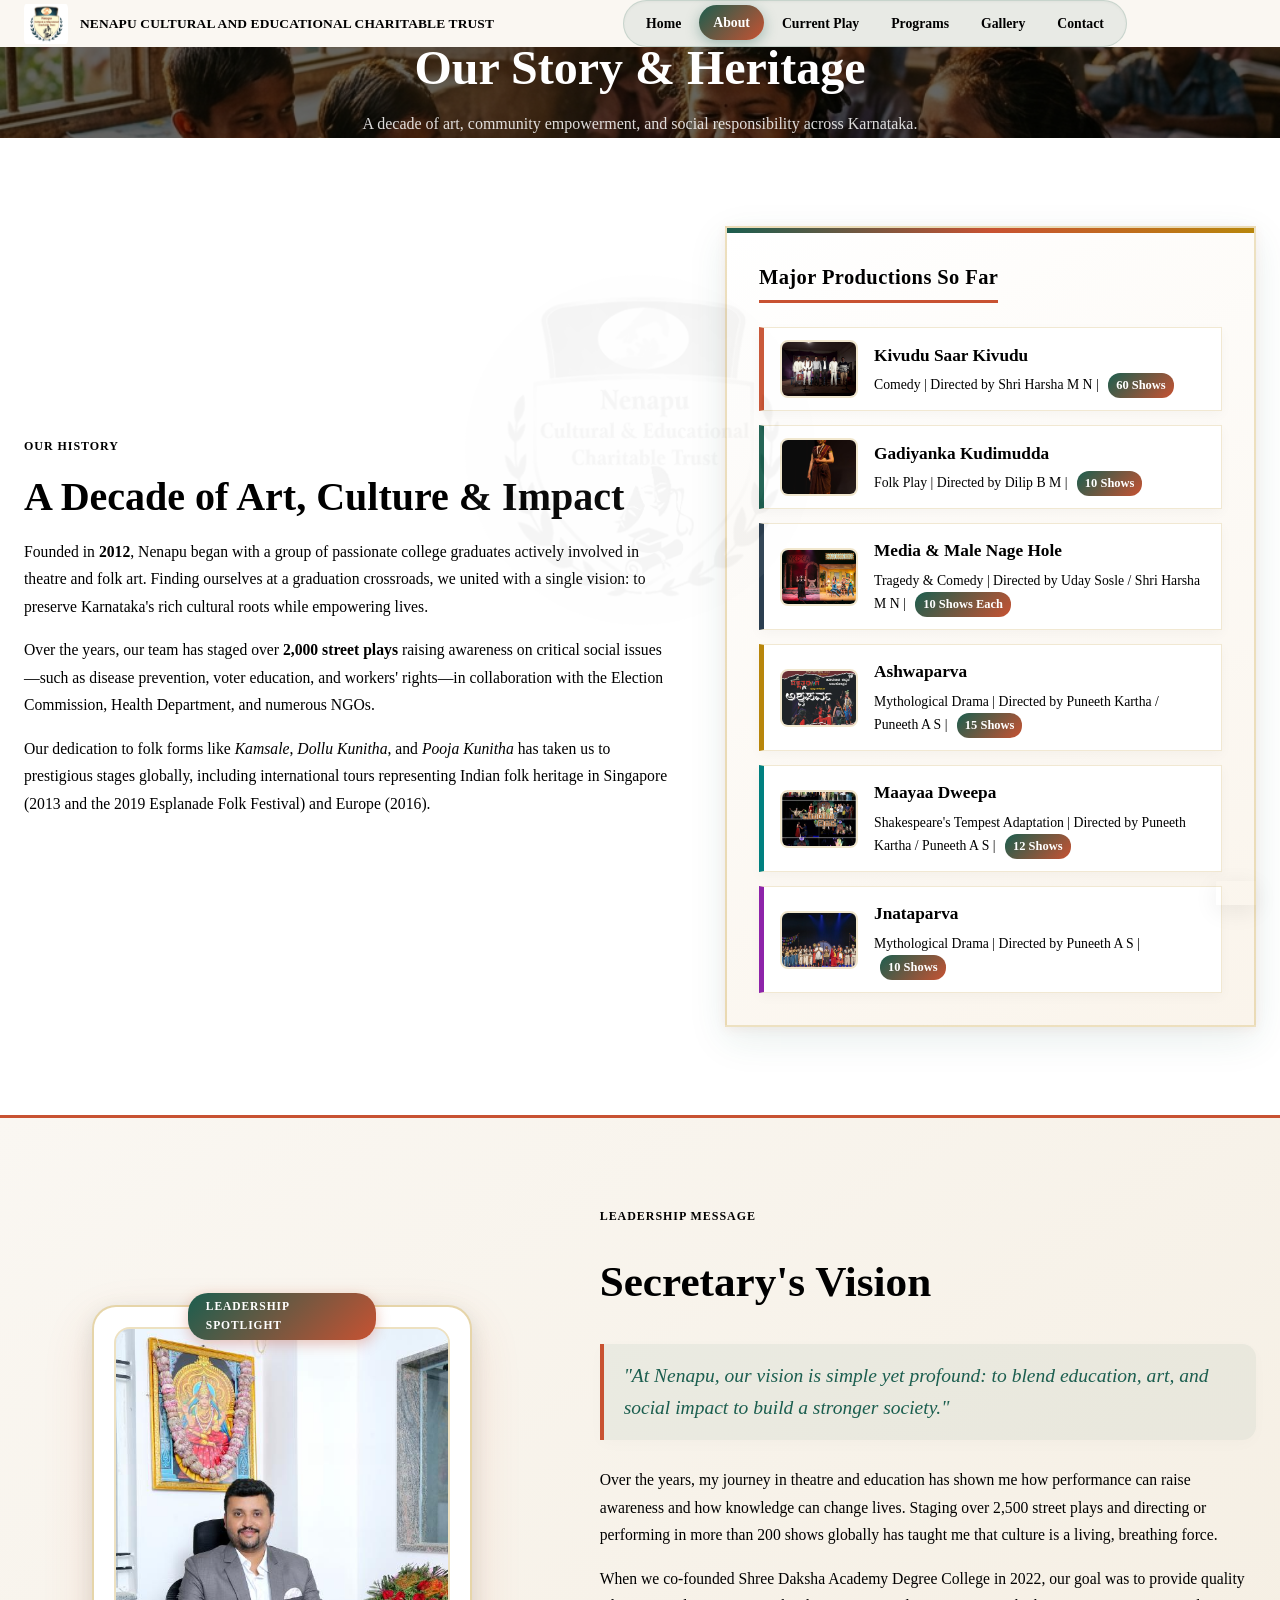
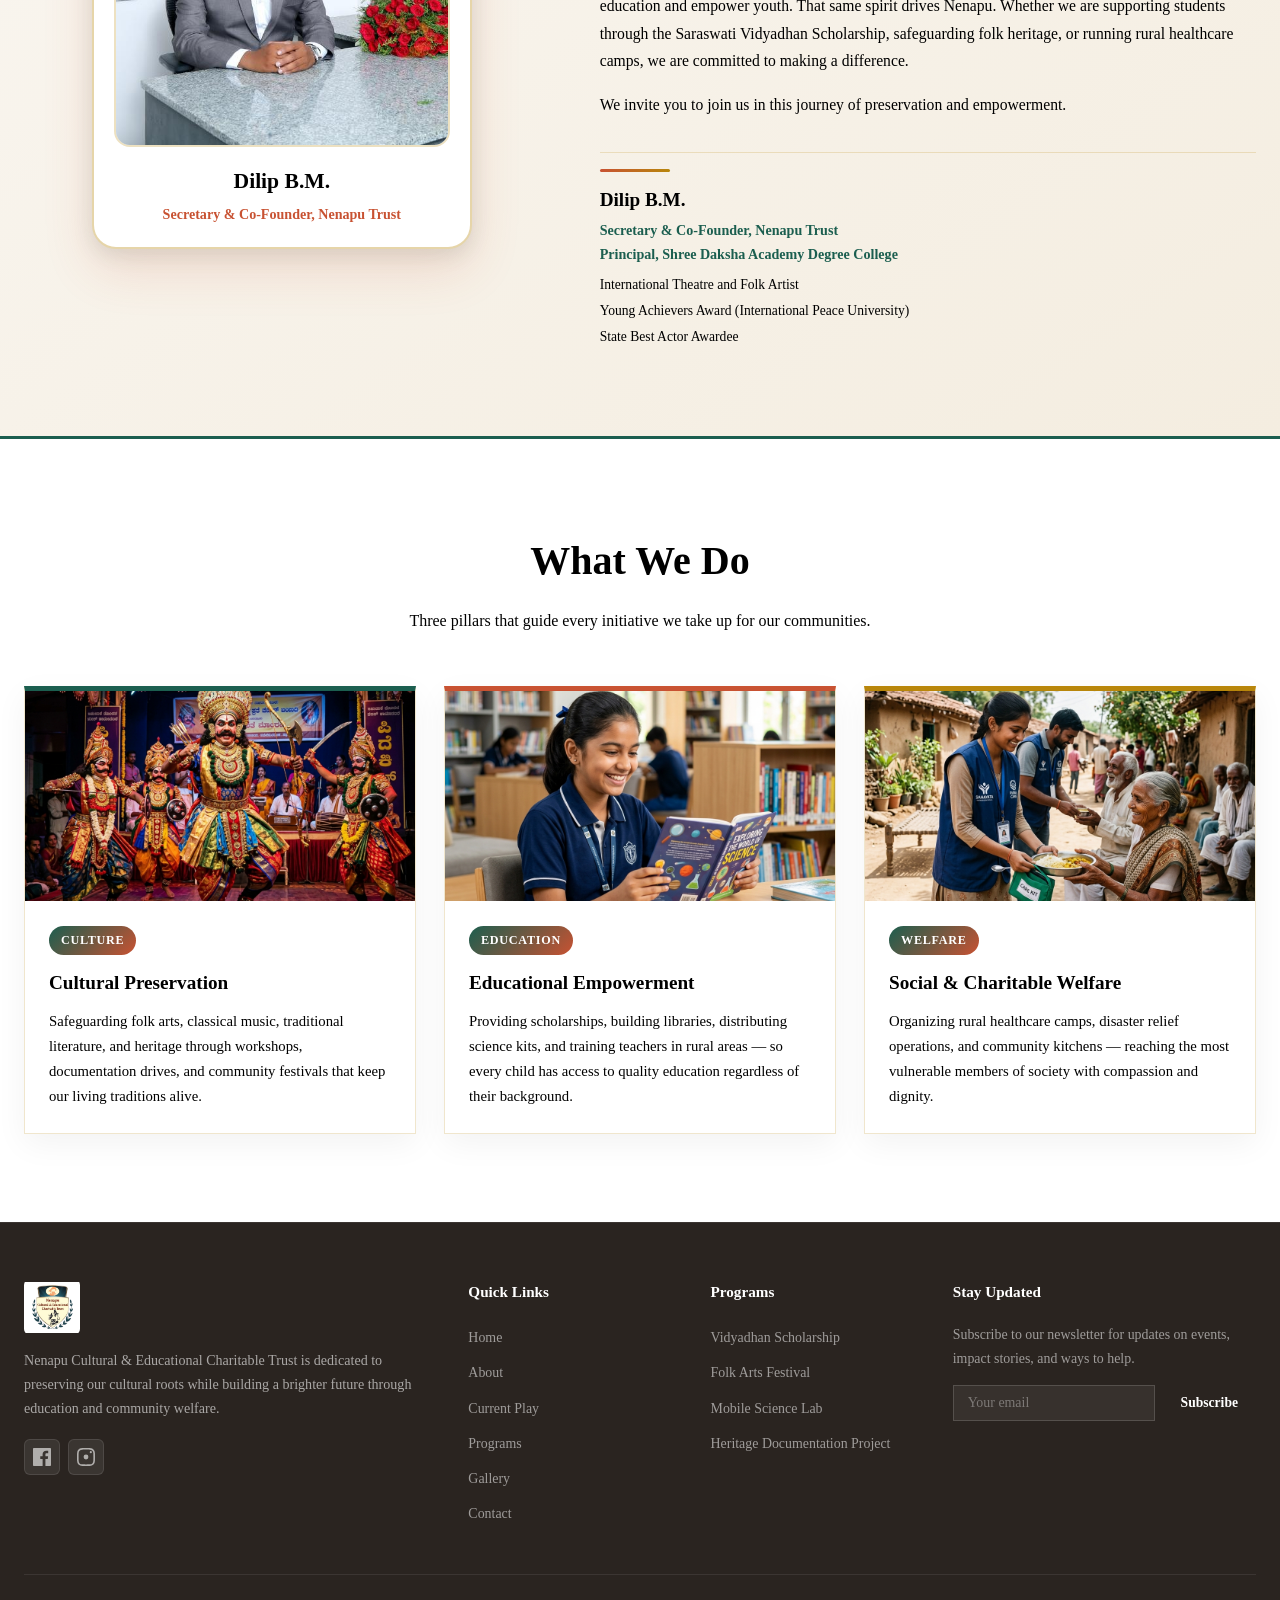
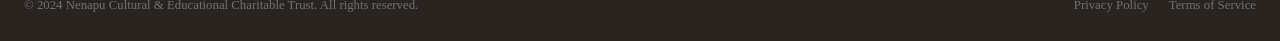
==== commit ee3bd1c8: "Format Dilip B.M. designations and achievements into separate lines in Secretary's Vision" ====
--- a/about.html
+++ b/about.html
@@ -182,7 +182,12 @@
             <div class="signature-line"></div>
             <h5>Dilip B.M.</h5>
             <p>Secretary &amp; Co-Founder, Nenapu Trust</p>
-            <p style="font-size: 0.85rem; color: var(--text-muted); margin-top: 4px;">Principal, Shree Daksha Academy Degree College &middot; International Theatre and Folk Artist &middot; Young Achievers Award (International Peace University) &middot; State Best Actor Awardee</p>
+            <p>Principal, Shree Daksha Academy Degree College</p>
+            <div style="margin-top: 6px; display: flex; flex-direction: column; gap: 3px;">
+              <span style="font-size: 0.85rem; color: var(--text-muted); font-weight: 500;">International Theatre and Folk Artist</span>
+              <span style="font-size: 0.85rem; color: var(--text-muted); font-weight: 500;">Young Achievers Award (International Peace University)</span>
+              <span style="font-size: 0.85rem; color: var(--text-muted); font-weight: 500;">State Best Actor Awardee</span>
+            </div>
           </div>
         </div>
       </div>
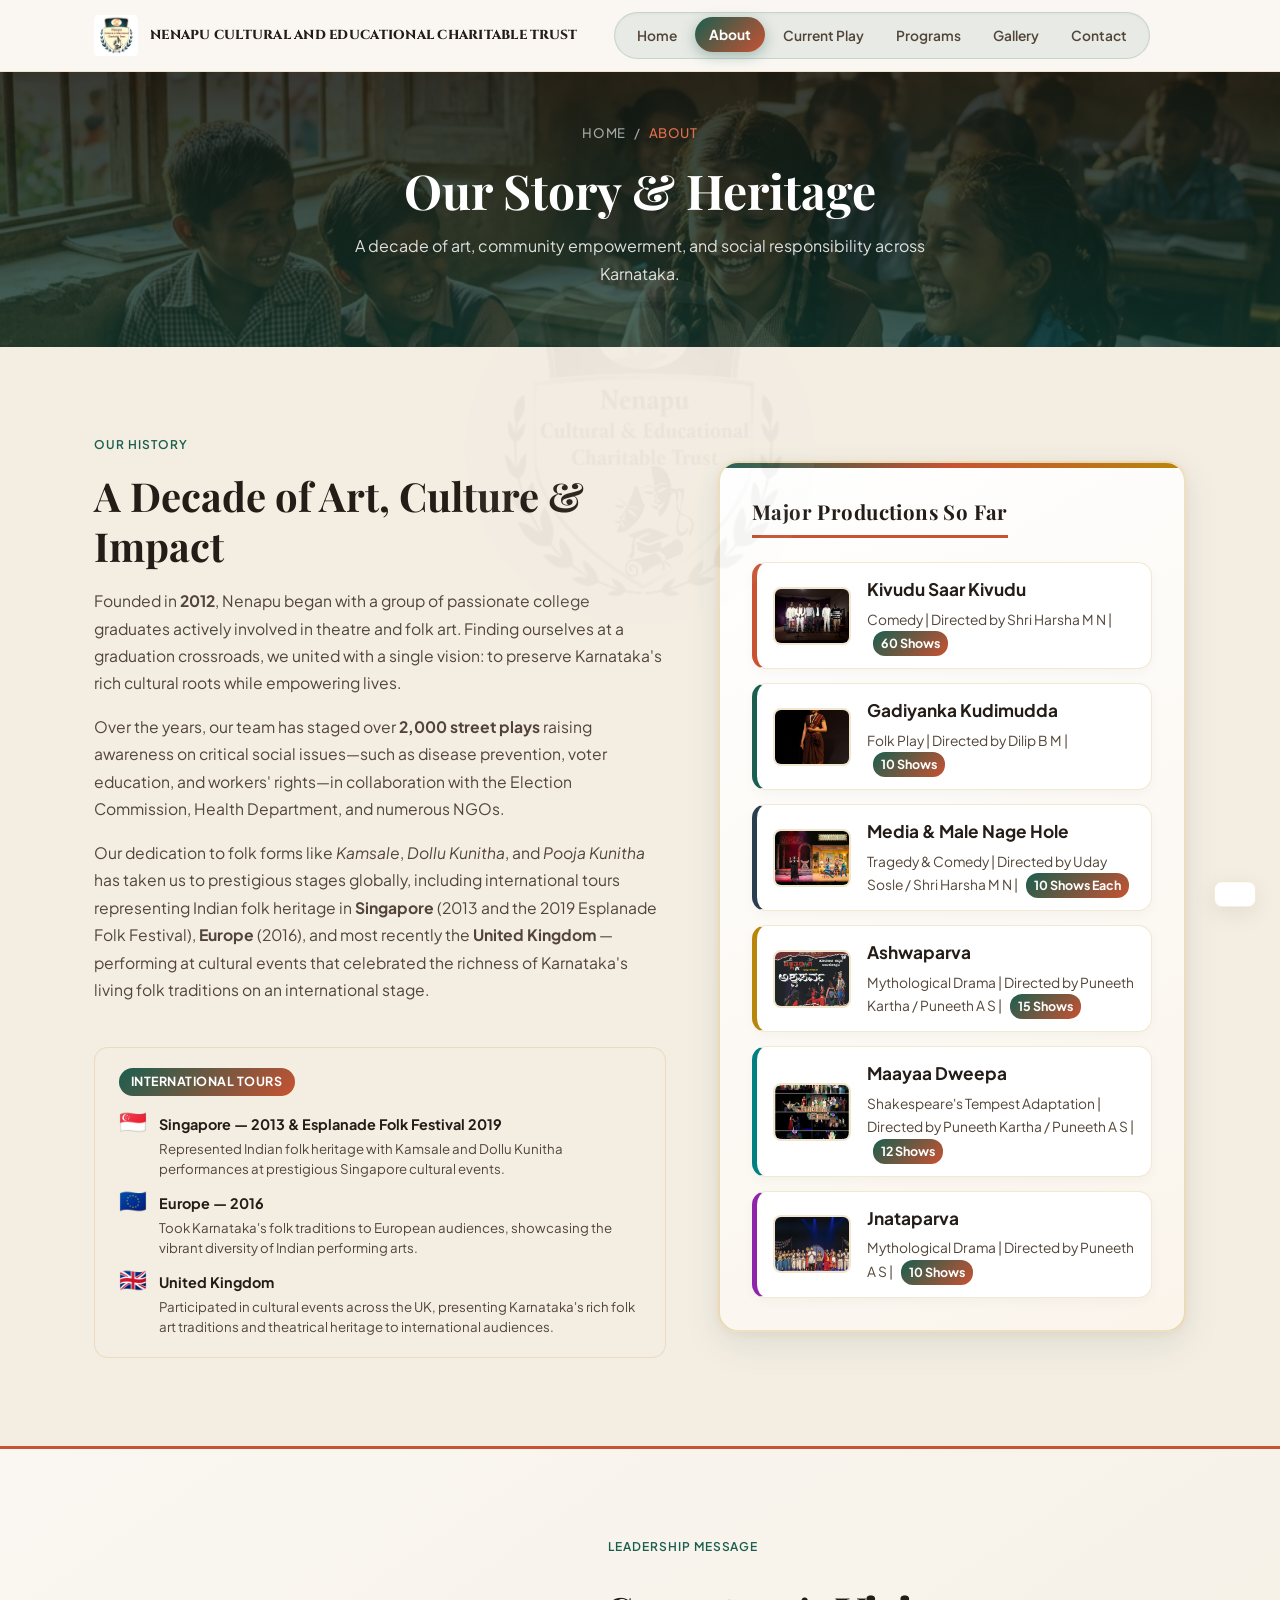
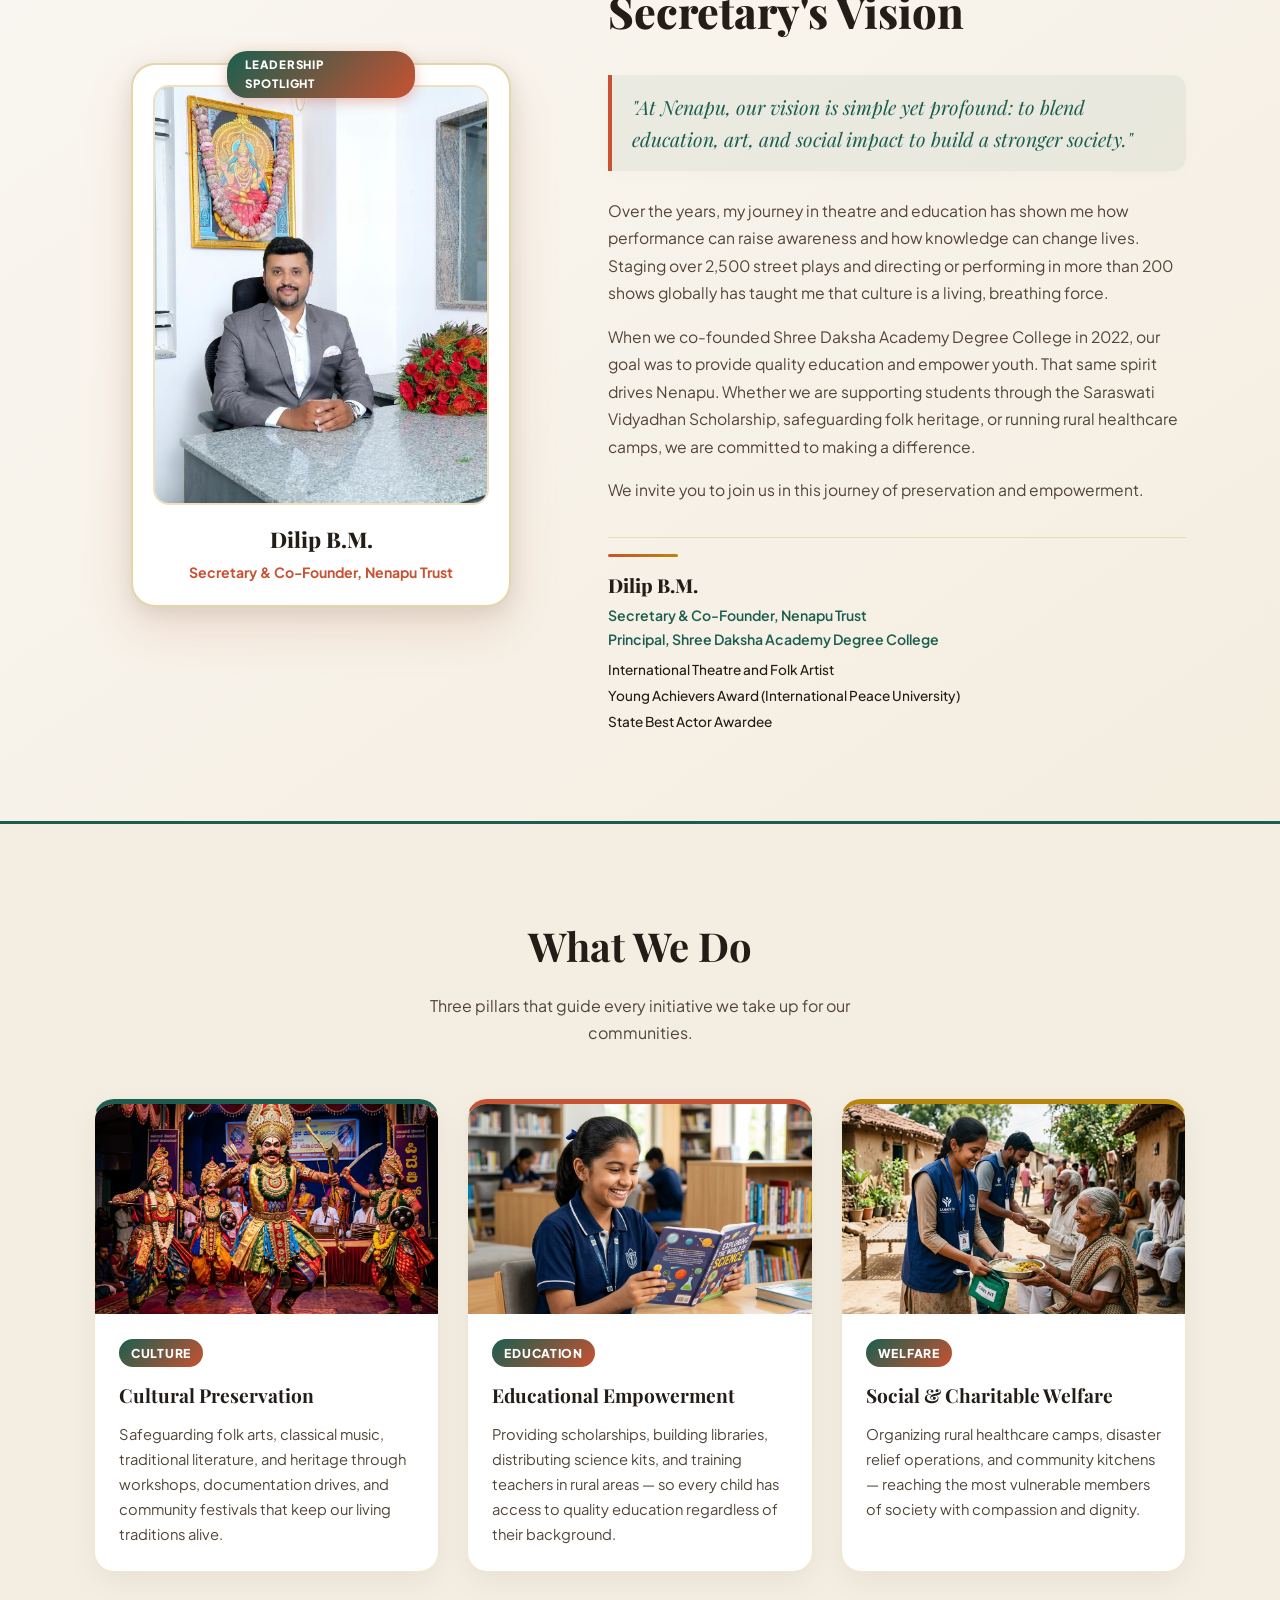
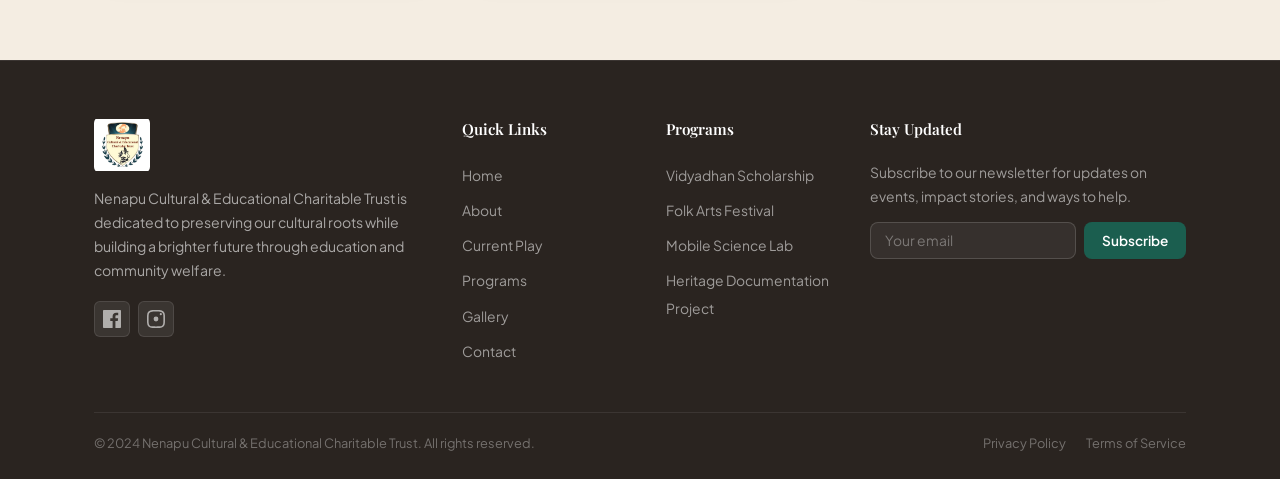
==== commit 1fad2c38: "Add UK participation section to About page history" ====
--- a/about.html
+++ b/about.html
@@ -78,8 +78,38 @@
             Over the years, our team has staged over <strong>2,000 street plays</strong> raising awareness on critical social issues—such as disease prevention, voter education, and workers' rights—in collaboration with the Election Commission, Health Department, and numerous NGOs.
           </p>
           <p>
-            Our dedication to folk forms like <em>Kamsale</em>, <em>Dollu Kunitha</em>, and <em>Pooja Kunitha</em> has taken us to prestigious stages globally, including international tours representing Indian folk heritage in Singapore (2013 and the 2019 Esplanade Folk Festival) and Europe (2016).
+            Our dedication to folk forms like <em>Kamsale</em>, <em>Dollu Kunitha</em>, and <em>Pooja Kunitha</em> has taken us to prestigious stages globally, including international tours representing Indian folk heritage in <strong>Singapore</strong> (2013 and the 2019 Esplanade Folk Festival), <strong>Europe</strong> (2016), and most recently the <strong>United Kingdom</strong> — performing at cultural events that celebrated the richness of Karnataka's living folk traditions on an international stage.
           </p>
+
+          <!-- International Tours Highlight -->
+          <div style="margin-top: 28px; background: var(--bg-secondary); border: 1px solid var(--border-color); border-radius: var(--radius-md); padding: 20px 24px;">
+            <h4 style="font-family: var(--font-heading); font-size: 1.05rem; font-weight: 700; color: var(--text-primary); margin-bottom: 14px; display: flex; align-items: center; gap: 10px;">
+              <span style="background: linear-gradient(135deg, #1B5E4F, #C85232); color: #fff; padding: 3px 12px; border-radius: 20px; font-size: 0.78rem; font-weight: 700; letter-spacing: 0.04em; font-family: var(--font-body);">INTERNATIONAL TOURS</span>
+            </h4>
+            <div style="display: flex; flex-direction: column; gap: 10px;">
+              <div style="display: flex; align-items: flex-start; gap: 12px;">
+                <span style="font-size: 1.4rem; line-height: 1;">🇸🇬</span>
+                <div>
+                  <span style="font-weight: 700; color: var(--text-primary); font-size: 0.9rem;">Singapore — 2013 &amp; Esplanade Folk Festival 2019</span>
+                  <p style="font-size: 0.83rem; color: var(--text-secondary); margin-top: 2px; line-height: 1.5;">Represented Indian folk heritage with Kamsale and Dollu Kunitha performances at prestigious Singapore cultural events.</p>
+                </div>
+              </div>
+              <div style="display: flex; align-items: flex-start; gap: 12px;">
+                <span style="font-size: 1.4rem; line-height: 1;">🇪🇺</span>
+                <div>
+                  <span style="font-weight: 700; color: var(--text-primary); font-size: 0.9rem;">Europe — 2016</span>
+                  <p style="font-size: 0.83rem; color: var(--text-secondary); margin-top: 2px; line-height: 1.5;">Took Karnataka's folk traditions to European audiences, showcasing the vibrant diversity of Indian performing arts.</p>
+                </div>
+              </div>
+              <div style="display: flex; align-items: flex-start; gap: 12px;">
+                <span style="font-size: 1.4rem; line-height: 1;">🇬🇧</span>
+                <div>
+                  <span style="font-weight: 700; color: var(--text-primary); font-size: 0.9rem;">United Kingdom</span>
+                  <p style="font-size: 0.83rem; color: var(--text-secondary); margin-top: 2px; line-height: 1.5;">Participated in cultural events across the UK, presenting Karnataka's rich folk art traditions and theatrical heritage to international audiences.</p>
+                </div>
+              </div>
+            </div>
+          </div>
         </div>
         
         <div class="about-plays">
--- a/styles.css
+++ b/styles.css
@@ -4,9 +4,10 @@
    ============================================ */
 
 /* ---------- Google Fonts ---------- */
-@import url('https://fonts.googleapis.com/css2?family=Source+Serif+4:ital,opsz,wght@0,8..60,300;0,8..60,400;0,8..60,600;0,8..60,700;1,8..60,400&family=DM+Sans:ital,opsz,wght@0,9..40,300;0,9..40,400;0,9..40,500;0,9..40,600;0,9..40,700;1,9..40,400&display=swap');
-
-/* ---------- CSS Custom Properties ---------- *:root {
+@import url('https://fonts.googleapis.com/css2?family=Cinzel:wght@500;600;700;800;900&family=Montserrat:ital,wght@0,400;0,500;0,600;0,700;1,400;1,500&family=Playfair+Display:ital,wght@0,400;0,600;0,700;0,800;0,900;1,400;1,600;1,700&family=Plus+Jakarta+Sans:ital,wght@0,300;0,400;0,500;0,600;0,700;0,800;1,400;1,500&display=swap');
+
+/* ---------- CSS Custom Properties ---------- */
+:root {
   /* Core palette — organic handcrafted cultural & earthy tones */
   --primary:        #1B5E4F;
   --primary-dark:   #124237;
@@ -30,9 +31,10 @@
   --gray-800: #241D17;
   --gray-900: #16110D;
 
-  /* Typography */
-  --font-heading: 'Source Serif 4', Georgia, serif;
-  --font-body:    'DM Sans', -apple-system, BlinkMacSystemFont, sans-serif;
+  /* Typography — Fusion of Classical Heritage & Modern Clarity (Playfair Display + Cinzel + Plus Jakarta Sans + Montserrat) */
+  --font-heading: 'Playfair Display', 'Cinzel', Georgia, serif;
+  --font-display: 'Cinzel', 'Playfair Display', Georgia, serif;
+  --font-body:    'Plus Jakarta Sans', 'Montserrat', -apple-system, BlinkMacSystemFont, sans-serif;
 
   /* Sizing */
   --max-width: 1140px;
@@ -160,12 +162,12 @@
   flex-shrink: 0;
 }
 .nav-brand span {
-  font-family: var(--font-heading);
-  font-size: clamp(0.76rem, 1.05vw, 0.92rem);
+  font-family: var(--font-display);
+  font-size: clamp(0.74rem, 1.02vw, 0.90rem);
   font-weight: 800;
   color: var(--text-primary);
   line-height: 1.2;
-  letter-spacing: 0.01em;
+  letter-spacing: 0.02em;
   transition: color var(--transition-fast);
   max-width: 480px;
   white-space: nowrap;
